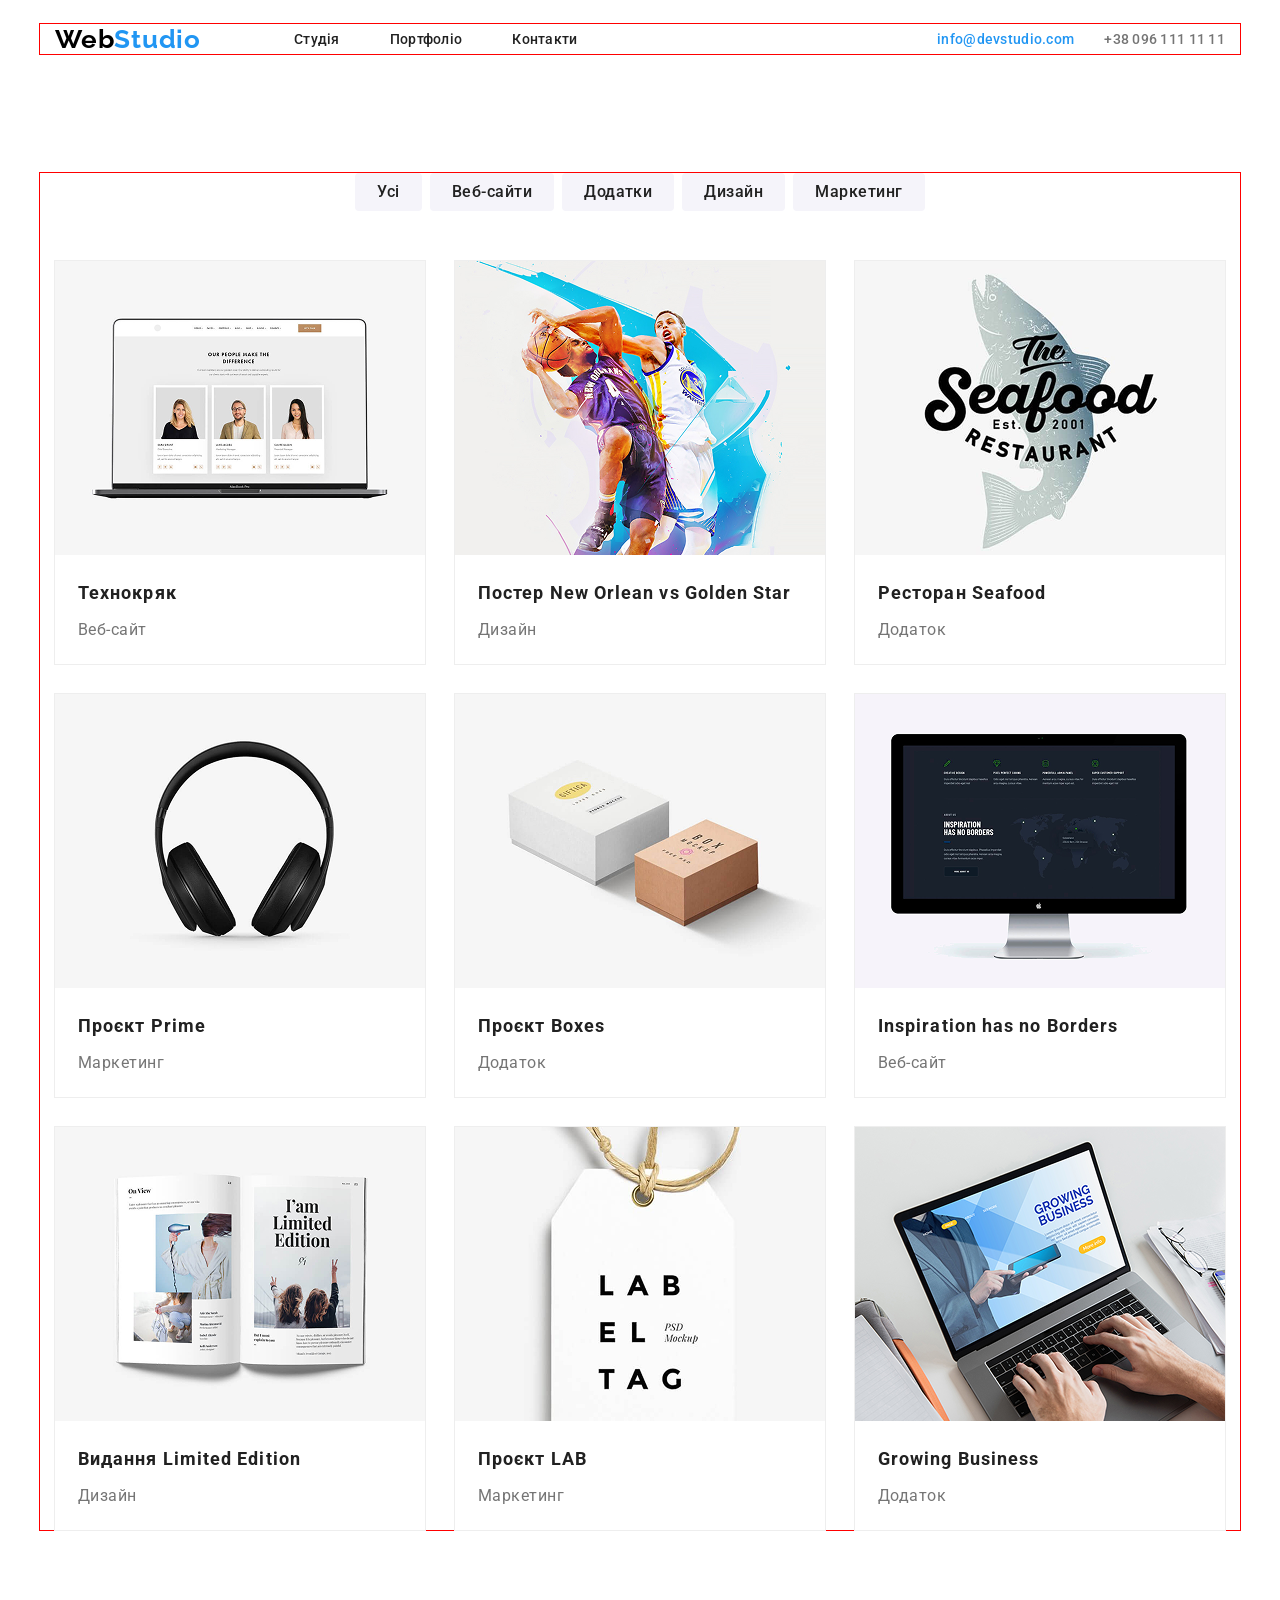
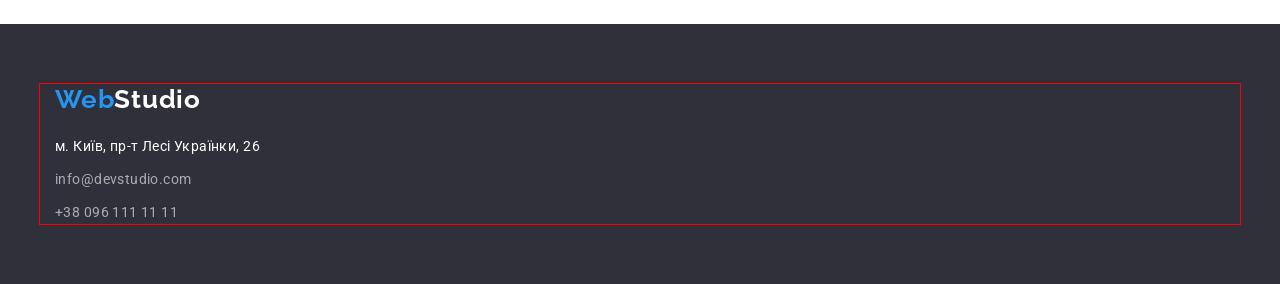
==== portfolio.html @ d934ead3 "анімації" ====
<!DOCTYPE html>
<html lang="en">
<head>
    <meta charset="UTF-8">
    <meta name="viewport" content="width=device-width, initial-scale=1.0" />
    <title>Document</title>
    <link rel="preconnect" href="https://fonts.googleapis.com">
<link rel="preconnect" href="https://fonts.gstatic.com" crossorigin>
<link href="https://fonts.googleapis.com/css2?family=Raleway:ital,wght@0,100..900;1,100..900&family=Roboto:ital,wght@0,100..900;1,100..900&display=swap" rel="stylesheet">
   
<link href="https://unpkg.com/aos@2.3.1/dist/aos.css" rel="stylesheet">
<link rel="stylesheet" href="https://cdnjs.cloudflare.com/ajax/libs/modern-normalize/3.0.1/modern-normalize.min.css" integrity="sha512-q6WgHqiHlKyOqslT/lgBgodhd03Wp4BEqKeW6nNtlOY4quzyG3VoQKFrieaCeSnuVseNKRGpGeDU3qPmabCANg==" crossorigin="anonymous" referrerpolicy="no-referrer" />
  <link rel="stylesheet" href="./css/reset.css">
   <link rel="stylesheet" href="./css/style.css">
</head> 

<body class="body">
      <header class="header">
        <div class="container">
        <a href="./index.html" class="header-logo">Web<span class="header-span">Studio</span></a>
        <nav class="header-nav">
            <ul class="header-list">
        <li class="header-item"><a href="./index.html" class="header-link">Студія</a></li>
        <li class="header-item"><a href="./portfolio.html" class="header-link">Портфоліо</a></li>
        <li class="header-item"><a href="#" class="header-contact">Контакти</a></li>
            </ul>
    </nav>
<ul class="header-contacts-list">
<li class="header-contact-item"><a href="#" class="second-contact"><span class="header-span">info@devstudio.com</span></a></li>
<li class="header-contact-item"><a href="tel:+380961111111" class="second-contact">+38 096 111 11 11</a></li>
</ul>  
</div>
    </header>
<main class="main-portfolio">
    <section class="cards">
    <div class="container">
        <div class="box">
<button class="main-button">Усі</button>
<button class="main-button">Веб-сайти</button>
<button class="main-button">Додатки</button>
<button class="main-button">Дизайн</button>
<button class="main-button">Маркетинг</button>
</div>
<ul class="main-list">
    <li class="main-item" data-aos="fade-right">
        <div class="content-wrapper">
        <img src="./images/product.png" alt="створення сайту" class="main-image">
        <p class="text">
           Ресурс пропонує комплексні пропозиції з різним рівнем функціоналу та сервісів. Все це дозволить відвідувачу отримати вичерпні відомості про компанію чи приватну особу.
        </p>
        </div>
        <div class="wrapper">
    <h2 class="main-subtitle">Технокряк</h2>
        <p class="main-text">Веб-сайт</p>
    </li>
    <li class="main-item"  data-aos="zoom-out">
        <div class="content-wrapper">
        <img src="./images/basketball.png" alt="дизайн" class="main-image">
        <p class="text">
           Ресурс пропонує комплексні пропозиції з різним рівнем функціоналу та сервісів. Все це дозволить відвідувачу отримати вичерпні відомості про компанію чи приватну особу.
        </p>
        </div>
        <div class="wrapper"  data-aos="fade-up">
        <h2 class="main-subtitle">Постер New Orlean vs Golden Star</h2>
        <p class="main-text">Дизайн</p>
        </div>
    </li>
    <li class="main-item" data-aos="fade-left">
        <div class="content-wrapper">
        <img src="./images/seafood.png" alt="додаток" class="main-image">
        <p class="text">
           Ресурс пропонує комплексні пропозиції з різним рівнем функціоналу та сервісів. Все це дозволить відвідувачу отримати вичерпні відомості про компанію чи приватну особу.
        </p>
        </div>
        <div class="wrapper">
        <h2 class="main-subtitle">Ресторан Seafood</h2>
        <p class="main-text">Додаток</p>
        </div>
    </li>
    <li class="main-item"  data-aos="fade-right">
        <div class="content-wrapper">
        <img src="./images/headphones.png" alt="маркетинг" class="main-image">
        <p class="text">
           Ресурс пропонує комплексні пропозиції з різним рівнем функціоналу та сервісів. Все це дозволить відвідувачу отримати вичерпні відомості про компанію чи приватну особу.
        </p>
        </div>
        <div class="wrapper">
        <h2 class="main-subtitle">Проєкт Prime</h2>
        <p class="main-text">Маркетинг</p>
        </div>
    </li>
    <li class="main-item"  data-aos="zoom-out">
        <div class="content-wrapper">
        <img src="./images/boxex.png" alt="додаток з боксами" class="main-image">
        <p class="text">
           Ресурс пропонує комплексні пропозиції з різним рівнем функціоналу та сервісів. Все це дозволить відвідувачу отримати вичерпні відомості про компанію чи приватну особу.
        </p>
        </div>
        <div class="wrapper">
        <h2 class="main-subtitle">Проєкт Boxes</h2>
        <p class="main-text">Додаток</p>
        </div>
    </li>
    <li class="main-item"   data-aos="fade-left">
        <div class="content-wrapper">
        <img src="./images/website.png" alt="створення додатку" class="main-image">
        <p class="text">
           Ресурс пропонує комплексні пропозиції з різним рівнем функціоналу та сервісів. Все це дозволить відвідувачу отримати вичерпні відомості про компанію чи приватну особу.
        </p>
        </div>
        <div class="wrapper">
        <h2 class="main-subtitle">Inspiration has no Borders</h2>
        <p class="main-text">Веб-сайт</p>
        </div>
    </li>
    <li class="main-item"  data-aos="fade-right">
        <div class="content-wrapper">
        <img src="./images/book.png" alt="дизайн книги" class="main-image">
        <p class="text">
           Ресурс пропонує комплексні пропозиції з різним рівнем функціоналу та сервісів. Все це дозволить відвідувачу отримати вичерпні відомості про компанію чи приватну особу.
        </p>
        </div>
        <div class="wrapper">
        <h2 class="main-subtitle">Видання Limited Edition</h2>
        <p class="main-text">Дизайн</p>
        </div>
    </li>
    <li class="main-item"  data-aos="zoom-out">
        <div class="content-wrapper">
        <img src="./images/etiket.png" alt="етикетка з логотипом" class="main-image">
        <p class="text">
           Ресурс пропонує комплексні пропозиції з різним рівнем функціоналу та сервісів. Все це дозволить відвідувачу отримати вичерпні відомості про компанію чи приватну особу.
        </p>
        </div>
        <div class="wrapper">
        <h2 class="main-subtitle">Проєкт LAB</h2>
        <p class="main-text">Маркетинг</p>
        </div>
    </li>
    <li class="main-item"  data-aos="fade-left">
        <div class="content-wrapper">
        <img src="./images/macbook.png" alt="додаток growing-business" class="main-image">
        <p class="text">
           Ресурс пропонує комплексні пропозиції з різним рівнем функціоналу та сервісів. Все це дозволить відвідувачу отримати вичерпні відомості про компанію чи приватну особу.
        </p>
        </div>
        <div class="wrapper">
        <h2 class="main-subtitle">Growing Business</h2>
        <p class="main-text">Додаток</p>
        </div>
    </li>
</ul>
</div>
</section>
</main>
  <footer class="footer">
        <div class="container">
         <a href="./index.html" class="footer-logo"><span class="footer-span">Web</span>Studio</a>
<address class="address">
         <ul class="footer-list">
        <li><a href="#" class="footer-adress">м. Київ, пр-т Лесі Українки, 26</a></li>
        <li><a href="#" class="footer-contact">info@devstudio.com</a></li>
        <li><a href="#" class="footer-contact">+38 096 111 11 11</a></li>
</ul>
</address>
</div>
    </footer>
    <script src="https://unpkg.com/aos@2.3.1/dist/aos.js"></script>
    <script>
  AOS.init();
</script>
</body>
</html>
---- css/style.css ----
:root {
  --secondary-color: #2196f3;
  --base-color: #000000;
  --logo-color: #fff;
  --footer-color: #2f303a;
  --text-color: #212121;
  --secondary-text-color: #757575;
  --contacts-color: rgba(255, 255, 255, 0.6);
}
.body {
  font-family: "Roboto", sans-serif;
}
.container {
  max-width: 1200px;
  padding-left: 15px;
  padding-right: 15px;
  margin: 0 auto;
  outline: 1px solid red;
}
.header .container {
  display: flex;
  align-items: center;
}
.header {
  display: flex;
  padding-top: 10px;
  padding-bottom: 10px;
}
.header-list {
  display: flex;
  gap: 50px;
}
.header-link:after {
  content: "";
  display: block;
  height: 4px;
  width: 100%;
  background-color: var(--secondary-color);
  position: absolute;
  bottom: -20px;
  opacity: 0;
  transition-property: opacity;
  transition-duration: 350ms;
  transition-timing-function: cubic-bezier(0.165, 0.84, 0.44, 1);
}
.header-link:hover {
  color: var(--secondary-color);
}
.header-link:hover::after {
  opacity: 1;
}
.header-item {
  display: flex;
  gap: 50px;
  position: relative;
}
.header-contacts-list {
  display: none;
  margin-left: auto;
}
.header-logo {
  color: var(--base-color);
  margin-right: auto;
  font-family: Raleway;
  font-size: 24px;
  font-style: normal;
  font-weight: 700;
  line-height: normal;
  letter-spacing: 0.72px;
  text-decoration: none;
}
.header-span {
  color: var(--secondary-color);
}
.header-nav {
  text-decoration: none;
  display: none;
}
.header-link:hover {
  color: var(--secondary-color);
}
.header-link {
  color: var(--text-color);
  font-size: 14px;
  font-style: normal;
  font-weight: 500;
  line-height: normal;
  letter-spacing: 0.28px;
}
.header-contact {
  color: var(--text-color);
  font-size: 14px;
  font-style: normal;
  font-weight: 500;
  line-height: normal;
  letter-spacing: 0.28px;
}
.second-contact {
  color: var(--secondary-text-color);
  font-size: 14px;
  font-style: normal;
  font-weight: 500;
  line-height: normal;
  letter-spacing: 0.28px;
}
.hero {
  display: flex;
  background-color: var(--footer-color);
  padding-top: 118px;
  padding-bottom: 118px;
}
.hero-title {
  width: 100%;
  margin: 0 auto;
  margin-bottom: 30px;
  font-size: 26px;
  line-height: 1.36;
  flex-shrink: 0;
  color: var(--logo-color);
  text-align: center;
  font-style: normal;
  font-weight: 900;
  letter-spacing: 1.56px;
  text-transform: uppercase;
  animation-name: ScaleTitle;
  animation-duration: 1000ms;
  animation-timing-function: cubic-bezier(0.25, 0.46, 0.45, 0.94);
}
@keyframes ScaleTitle {
  0% {
    transform: scale(1);
  }
  25% {
    transform: scale(1.2);
  }
  25% {
    transform: scale(1.3);
  }
  100% {
    transform: scale(1);
  }
}
.hero-button {
  display: block;
  margin: 0 auto;
  width: 200px;
  height: 50px;
  line-height: 1.8;
  background-color: var(--secondary-color);
  color: var(--logo-color);
  font-style: normal;
  font-weight: 700;
  font-size: 16px;
  letter-spacing: 0.96px;
  border-radius: 4px;
  box-shadow: 0 4px 4px 0 rgba(0, 0, 0, 0.15);
  animation-name: BigButton;
  animation-timing-function: cubic-bezier(0.075, 0.82, 0.165, 1);
  animation-duration: 1300ms;
}
@keyframes BigButton {
  0% {
    background-color: var(--secondary-color);
  }
  25% {
    background-color: #a2d5ff;
  }
  50% {
    background-color: #ffffff;
    transform: scale(1.4);
  }
  75% {
    background-color: #3aa5fd;
    transform: scale(1.3);
  }
  100% {
    transform: scale(1);
  }
}
                            /* ПЕРЕВАГИ */
.advantages {
  margin: 0 auto;
  padding-top: 60px;
  padding-bottom: 60px;
}
.advantages-list {
  display: flex;
  gap: 30px;
  flex-wrap: wrap;
}

.advantages-subtitle {
  margin: 0 auto;
  color: var(--text-color);
  font-size: 14px;
  font-style: normal;
  font-weight: 700;
  line-height: normal;
  letter-spacing: 0.42px;
  margin-bottom: 10px;
  text-transform: uppercase;
}
.advantages-text {
  line-height: 1.71;
  color: var(--secondary-text-color);
  font-style: normal;
  font-weight: 400;
  font-size: 14px;
  letter-spacing: 0.42px;
}
.work {
  padding-bottom: 93px;
  display: none;
}
.work-title {
  color: var(--text-color);
  text-align: center;
  font-size: 36px;
  font-style: normal;
  font-weight: 700;
  line-height: normal;
  letter-spacing: 1.08px;
  margin-bottom: 50px;
}
.work-list {
  display: flex;
  width: 1170px;
  margin: 0 auto;
  gap: 30px;
}
.work-image {
  width: 370px;
  height: 294px;
}
.team {
  padding-top: 60px;
  padding-bottom: 60px;
  background-color: #f5f4fa;
  border-radius: 0 0 4px 4px;
}
.team-title {
  margin-bottom: 50px;
  display: flex;
  justify-content: center;
  color: var(--text-color);
  display: flex;
  text-align: center;
  font-size: 28px;
  font-style: normal;
  font-weight: 700;
  line-height: normal;
  letter-spacing: 0.84px;
}
.team-list {
  display: grid;
  grid-template-columns: 100%;
  gap: 30px;
}

.team-subtitle {
  color: var(--text-color);
  text-align: center;
  font-size: 16px;
  font-style: normal;
  font-weight: 500;
  line-height: normal;
  letter-spacing: 0.48px;
  margin-bottom: 10px;
}
.team-text {
  color: var(--secondary-text-color);
  text-align: center;
  font-size: 16px;
  font-style: normal;
  font-weight: 400;
  line-height: normal;
  letter-spacing: 0.48px;
}
.wrap {
  padding-top: 30px;
  padding-bottom: 30px;
  background-color: var(--logo-color);
}
.footer-box{
  text-align: center;
}
.footer-logo {
  width: 145px;
  height: 31px;
}
.footer-list {
  margin-top: 20px;
  display: flex;
  flex-direction: column;
  line-height: 1, 7;
  gap: 9px;
}
                                     /* ПОРТФОЛІО */
.cards {
  padding-bottom: 60px;
  padding-top: 60px;
}
.box {
  align-items: start;
  flex-wrap: wrap;
  gap: 8px;
  margin-bottom: 15px;
}
.main-button {
  padding-bottom: 6px;
  padding-top: 6px;
  padding-left: 22px;
  padding-right: 22px;
  line-height: 1.6;
  border-radius: 4px;
  background: #f5f4fa;
  color: #212121;
  text-align: center;
  font-family: Roboto;
  font-style: normal;
  font-weight: 500;
  letter-spacing: 0.48px;
  animation-name: CrazyButtons;
  animation-duration: 1200ms;
  animation-timing-function: cubic-bezier(0.6, 0.04, 0.98, 0.335);
}
@keyframes CrazyButtons {
  0% {
    opacity: 0;
  }
  25% {
    opacity: 0;
  }
  50% {
    transform: scale(1.2);
    opacity: 1;
  }
  75% {
    transform: scale(1.3);
  }
  100% {
    transform: translate(0);
    opacity: 1;
  }
}
.main-button:hover {
  background-color: var(--secondary-color);
  color: var(--logo-color);
}
.main-subtitle {
  line-height: 2;
  color: var(--text-color);
  font-size: 18px;
  font-style: normal;
  font-weight: 700;
  line-height: 36px;
  letter-spacing: 1.08px;
  margin-bottom: 4px;
}
.wrapper {
  padding-top: 20px;
  padding-bottom: 19px;
  padding-left: 23px;
  padding-right: 23px;
}
.content-wrapper{
  overflow: hidden;
}
 .main-list {
 display: grid;
  grid-template-columns: 100%;
  gap: 30px;
}
.main-item {
  outline: 1px solid #eee;
}
.text {
  position: absolute;
  top: 0;
  left: 0;
  background-color: rgba(33, 150, 243, 0.9);
  width: 100%;
  height: auto;
  padding-bottom: 63px;
  padding-top: 63px;
  padding-left: 33px;
  padding-right: 33px;
  color: var(--logo-color);
  font-family: Roboto;
  font-size: 18px;
  font-style: normal;
  font-weight: 400;
  line-height: 28px;
  letter-spacing: 0.54px;
 transform: translateY(600px);
  transition: transform 0.6s ease;
}
.main-item:hover {
  .text {
transform: translateY(0);
  }
}
.content-wrapper {
  position: relative;
}
.main-image {
  width: 100%;
  height: auto;
}
.main-text {
  line-height: 1,8;
  color: var(--secondary-text-color);
  font-size: 16px;
  font-style: normal;
  font-weight: 400;
  line-height: 30px;
  letter-spacing: 0.48px;
}
.footer-logo {
  color: var(--logo-color);
  font-family: Raleway;
  font-size: 26px;
  font-style: normal;
  font-weight: 700;
  line-height: normal;
  letter-spacing: 0.78px;
}
.footer-span {
  color: var(--secondary-color);
}
.footer {
  background-color: var(--footer-color);
  padding-bottom: 60px;
  padding-top: 60px;
}
.footer-adress {
  color: var(--logo-color);
  font-size: 14px;
  font-style: normal;
  font-weight: 400;
  line-height: 24px;
  letter-spacing: 0.42px;
}
.footer-contact {
  color: var(--contacts-color);
  font-size: 14px;
  font-style: normal;
  font-weight: 400;
  line-height: 24px;
  letter-spacing: 0.42px;
}
.backdrop{
  background-color: rgba(0, 0, 0, 0.5);
  width: 100%;
  height: 100%;
  position: fixed;
  top: 0;
  left: 0;
}
.modal{
  width: 450.0px;
height: 609.0px;
  background-color: #fff;
 position: absolute;
 top: 50%;
 left: 50%;
  transform: translate(-50%,-50%);
  transition-property: transform;
  transition-duration: 600ms;
  padding: 40px;
}
.is-hidden{
opacity: 0;
  pointer-events: none;
}
.close{
  font-size: 10px;
  position: absolute;
  right: 10px;
  top: 15px;
  background-color: transparent;
  border: none;
}
.is-hidden .modal{
  transform: translate(-50%,-900px)scale(0.3);
}
.modal-title{
  color: var(--text-color);
text-align: center;
font-size: 20px;
font-weight: 700;
line-height: 30px;
letter-spacing: 0.6px;
width: 370.0px;
}
.modal-form{
  display: flex;
  flex-direction: column;
}
.modal-label{
  display: flex;
  flex-direction: column;
  font-size: 12px;
font-style: normal;
font-weight: 500;
line-height: normal;
letter-spacing: 0.40px;
  color: var(--secondary-text-color);
 margin-top: 12px;
}
.modal-input{
   padding-top: 15px;
   outline: 1px (--secondary-text-color);
}
textarea{
  padding-bottom: 80px;
  resize: none;
}
.modal-button{
color: var(--logo-color);
text-align: center;
font-family: Roboto;
font-size: 16px;
font-style: normal;
font-weight: 700;
line-height: 30px;
letter-spacing: 0.96px;
padding: 10px 52px;
background-color: var(--secondary-color);
color: var(--logo-color);
border-radius: 4px;
box-shadow: 0 4px 4px 0 rgba(0, 0, 0, 0.15);
margin: auto;
display: block;
}
.modal-link{
  padding-bottom: 30px;
}
.checkbox-inp{
  font-family: Roboto;
   font-size: 12px;
font-style: normal;
font-weight: 500;
line-height: normal;
letter-spacing: 0.40px;
color: var(--secondary-text-color);
 margin-top: 12px;
 margin-bottom: 12px;
}
.close{
  font-size: 15px;
}
/* МОБІЛКА */

@media (min-width: 480px) {
  .container {
    width: 480px;
  }
  .hero-title {
    width: 360px;
  }
  .advantages-item{
    width: 450px;
  }
 .burger-btn {
   margin-left: 276px;
 }
                                     /* ПОРТФОЛИО */
                                     .main-list {
 grid-template-columns: repeat(1,1fr);
}
}

/* ПЛАНШЕТ */

@media (min-width: 768px) {
  .container {
    width: 768px;
  }
  .header {
    display: flex;
    padding-top: 21px;
    padding-bottom: 21px;
  }
  .header-logo {
    margin-right: 88px;}

  .header-nav {
    display: block;
  }
  .header-contacts-list {
    display: flex;
    flex-direction: column;
    gap: 10px;
  }
  .advantages-item{
    width: 354px;
  }
  .advantages-subtitle{
    text-align: start;
  }
  .team-list{
   grid-template-columns: repeat(2,1fr);
  }

                                     /* ПОРТФОЛИО */
  .box {
    flex-wrap: nowrap;
    display: flex;
  margin-bottom: 50px;
  justify-content: center;
}
.main-list {
 display: grid;
 grid-template-columns: repeat(2,1fr);
}
}

/* ДЕСТОП */

@media (min-width: 1200px) {
  .container {
    width: 1200px;
  }
  .header {
    display: flex;
    padding-top: 24px;
    padding-bottom: 25px;
  }
  .header-logo {
    font-size: 26px;
    letter-spacing: 0.78px;
    margin-right: 93px;
  }
  .header-contacts-list {
    flex-direction: row;
    gap: 30px;
  }

  /* СЕКЦІЯ ГЕРОЙ */

  .hero {
    padding-top: 200px;
    padding-bottom: 200px;
  }
  .hero-title {
    width: 696px;
    font-size: 44px;
    line-height: 1.36;
    letter-spacing: 2.64px;
  }
  .hero-button {
    width: 216px;
  }

  /* ADVANTAGES */

  .advantages {
  padding-top: 94px;
  padding-bottom: 94px;
}
.advantages-item{
    width: 270px;
  }
  /* WORK */
  .work{
display: block;
  }
  /* TEAM */
  .team{
    padding-top: 94px;
    padding-bottom: 94px;
  }
  .team-title{
    margin-bottom: 30px;
    font-size: 36px;
    letter-spacing: 1.08px;
  }
    .team-list{
   grid-template-columns: repeat(4,1fr);
  }
  .footer-box{
  text-align: start;
}


                                    /* ПОРТФОЛИО */
.cards {
  padding-bottom: 94px;
  padding-top: 94px;
}
.main-list {
 display: grid;
 grid-template-columns: repeat(3,1fr);
 justify-content: center;
}
.modal{
width: 528px;
height: 581px;
}
}
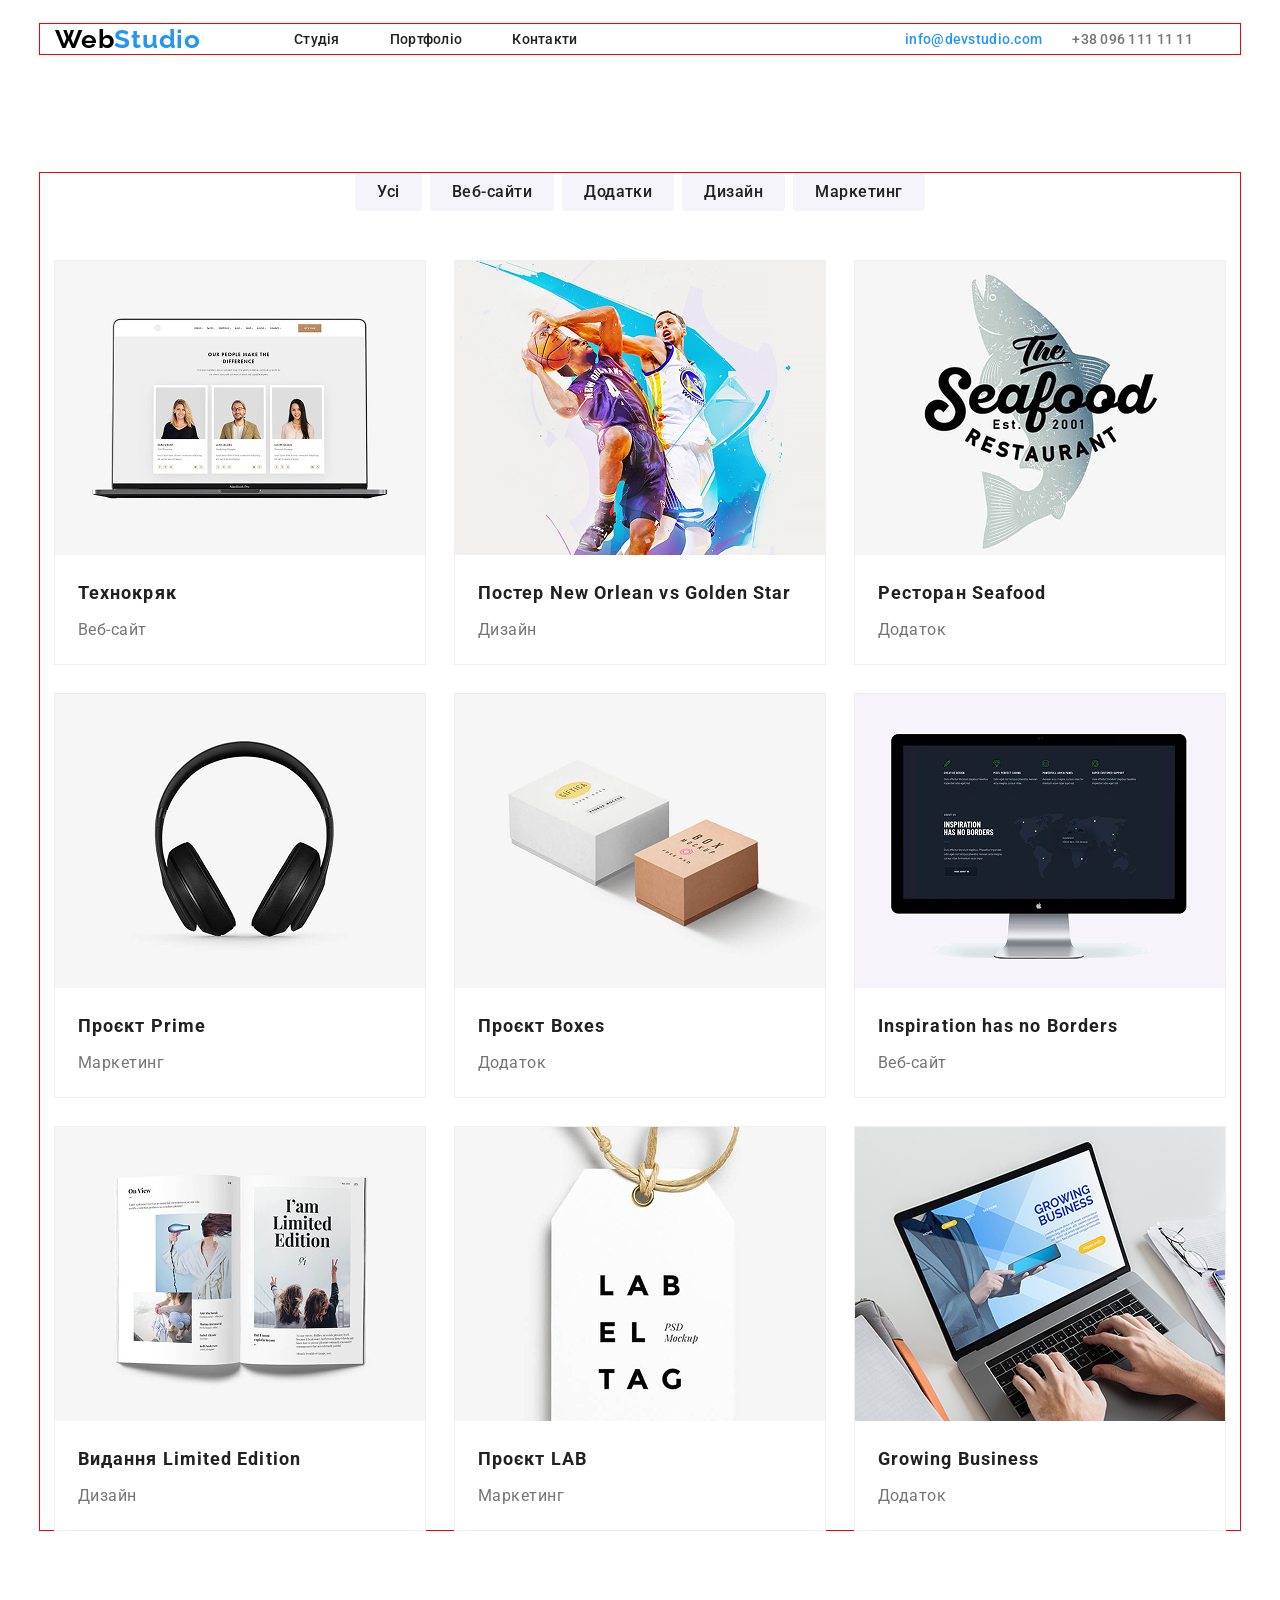
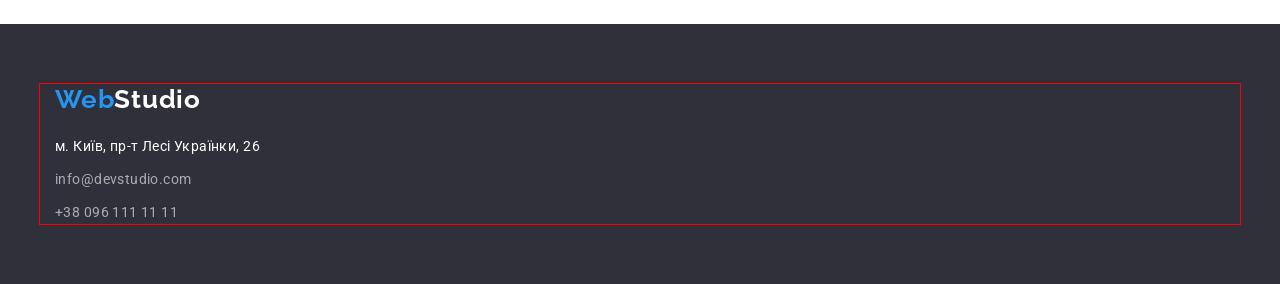
==== commit b95ac923: "Update portfolio.html" ====
--- a/portfolio.html
+++ b/portfolio.html
@@ -29,6 +29,12 @@
 <li class="header-contact-item"><a href="#" class="second-contact"><span class="header-span">info@devstudio.com</span></a></li>
 <li class="header-contact-item"><a href="tel:+380961111111" class="second-contact">+38 096 111 11 11</a></li>
 </ul>  
+  <button burger-modal-open class="burger-btn" aria-label="Відкрити меню"> 
+<span class="burger-line"></span> 
+<span class="burger-line"></span> 
+<span class="burger-line"></span> 
+</button> 
+      </div>
 </div>
     </header>
 <main class="main-portfolio">
--- a/css/style.css
+++ b/css/style.css
@@ -449,6 +449,10 @@
   line-height: 24px;
   letter-spacing: 0.42px;
 }
+
+
+                                 /* МОДАЛКА */
+
 .backdrop{
   background-color: rgba(0, 0, 0, 0.5);
   width: 100%;
@@ -458,8 +462,8 @@
   left: 0;
 }
 .modal{
-  width: 450.0px;
-height: 609.0px;
+  width: 100%;
+height: auto;
   background-color: #fff;
  position: absolute;
  top: 50%;
@@ -562,12 +566,12 @@
   .advantages-item{
     width: 450px;
   }
- .burger-btn {
-   margin-left: 276px;
- }
                                      /* ПОРТФОЛИО */
                                      .main-list {
  grid-template-columns: repeat(1,1fr);
+}
+.burger-btn{
+  margin-left: 276px;
 }
 }
 
@@ -614,6 +618,13 @@
  display: grid;
  grid-template-columns: repeat(2,1fr);
 }
+ .burger-btn{
+  margin-left: 0px;
+}
+.modal{
+  width: 450.0px;
+height: 609.0px;
+}
 }
 
 /* ДЕСТОП */
@@ -698,4 +709,126 @@
 width: 528px;
 height: 581px;
 }
-}
+.burger-btn{
+  display: none;
+  visibility: hidden;
+}
+}
+                             /* Бургер */
+.burger-btn {
+ display: flex;
+ flex-direction: column;
+ gap: 5px;
+ background: none;
+ border: none;
+ cursor: pointer;
+ padding: 4px;
+}
+
+.burger-line {
+ display: block;
+ width: 24px;
+ height: 2px;
+ background: #333;
+ transition: transform 0.3s ease, opacity 0.3s ease;
+}
+
+/* === КНОПКИ === */
+.btn {
+ display: inline-block;
+ padding: 12px 28px;
+ border-radius: 8px;
+ font-size: 15px;
+ font-weight: 600;
+ cursor: pointer;
+ border: none;
+ transition: opacity 0.2s;
+}
+.burger-modal{
+ width: 100%;
+height: auto;
+background-color: white;
+ position: fixed;
+ top: 50%;
+ left: 50%;
+  transform: translate(-50%,-50%);
+  transition-property: transform;
+  transition-duration: 600ms;
+  padding: 40px;
+}
+.burger-list{
+  display: flex;
+  flex-direction: column;
+  gap: 32px;
+}
+.burger-link{
+  color: var(--text-color);
+text-align: center;
+font-family: Roboto;
+font-size: 40px;
+font-style: normal;
+font-weight: 500;
+line-height: normal;
+letter-spacing: 0.8px;
+}
+.burger-list{
+  margin-bottom: 302px;
+}
+.bg-contact{
+  display: inline-block;
+ color: var(--secondary-text-color);
+font-family: Roboto;
+font-size: 24px;
+font-style: normal;
+font-weight: 500;
+line-height: normal;
+letter-spacing: 0.48px;
+transition: transform 170ms ease;
+}
+.bg-list{
+  display: flex;
+  flex-direction: column;
+  gap: 32px;
+}
+.burger-link:hover{
+  color: var(--secondary-color);
+transition: color;
+transition-duration: 170ms;
+transition-timing-function: ease;
+}
+.bg-contact:hover{
+color: var(--secondary-color);
+transform: scale(1.1);
+}
+.second-backdrop{
+  background-color: rgba(0, 0, 0, 0.5);
+  width: 100%;
+  height: 100%;
+  position: fixed;
+  top: 0;
+  left: 0;
+}
+.close{
+  font-size: 10px;
+  position: absolute;
+  right: 10px;
+  top: 15px;
+  background-color: transparent;
+  border: none;
+}
+.is-hidden .modal{
+  transform: translate(-50%, -900px)scale(0.3);
+}
+.bg-close{
+  border: none;
+  font-weight: 600;
+  background-color: transparent;
+  color: var(--text-color);
+  font-size: 25px;
+  position: absolute;
+  top: 21px;
+  right: 25.33px;
+}
+.is-hidden .burger-modal{
+  transform: translate(-50%,-900px)scale(0.3);
+}
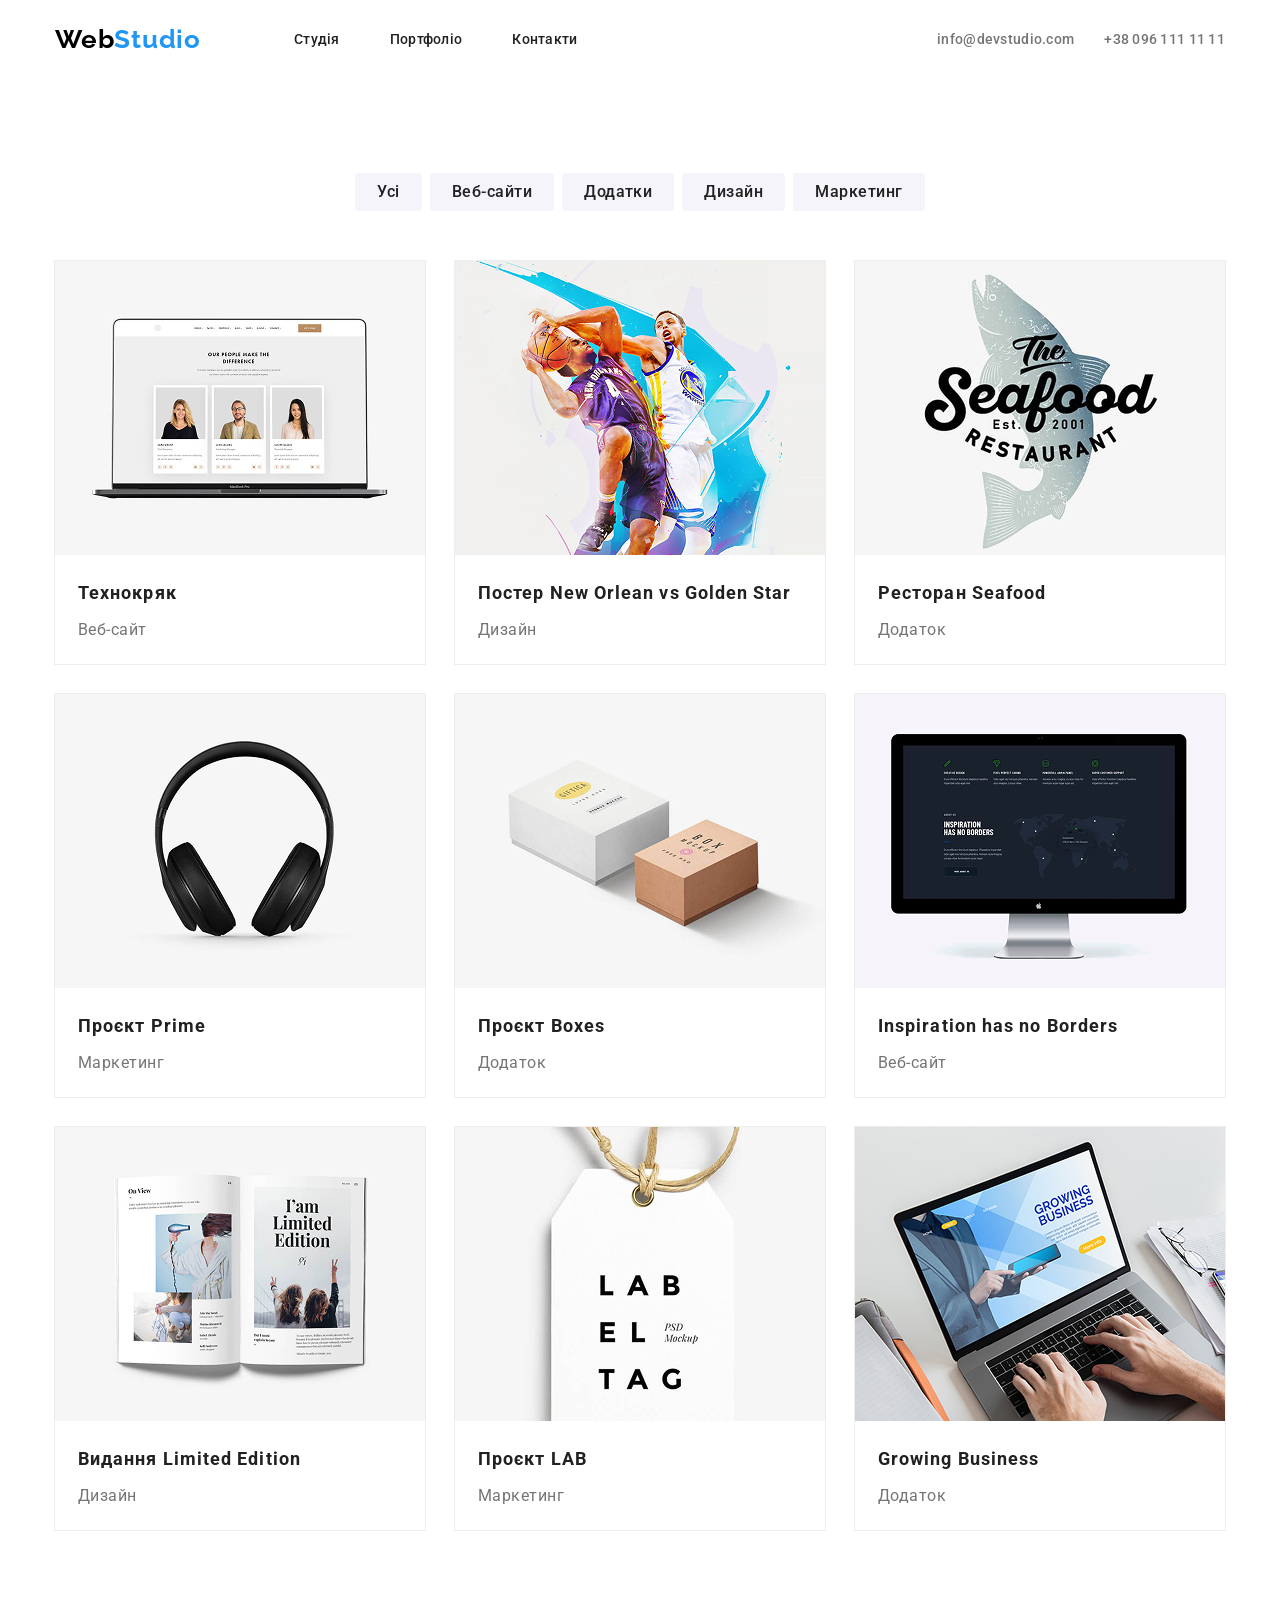
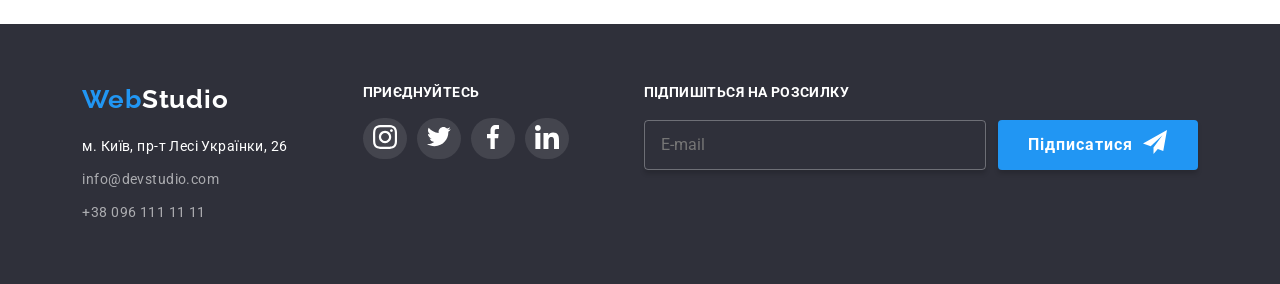
==== commit c96877d9: "робота з препроцессором" ====
--- a/portfolio.html
+++ b/portfolio.html
@@ -10,149 +10,170 @@
    
 <link href="https://unpkg.com/aos@2.3.1/dist/aos.css" rel="stylesheet">
 <link rel="stylesheet" href="https://cdnjs.cloudflare.com/ajax/libs/modern-normalize/3.0.1/modern-normalize.min.css" integrity="sha512-q6WgHqiHlKyOqslT/lgBgodhd03Wp4BEqKeW6nNtlOY4quzyG3VoQKFrieaCeSnuVseNKRGpGeDU3qPmabCANg==" crossorigin="anonymous" referrerpolicy="no-referrer" />
-  <link rel="stylesheet" href="./css/reset.css">
-   <link rel="stylesheet" href="./css/style.css">
+  <!-- <link rel="stylesheet" href="./css/reset.css">
+   <link rel="stylesheet" href="./css/style.css"> -->
+  <link rel="stylesheet" href="./style/main.css">
 </head> 
 
 <body class="body">
-      <header class="header">
-        <div class="container">
-        <a href="./index.html" class="header-logo">Web<span class="header-span">Studio</span></a>
-        <nav class="header-nav">
-            <ul class="header-list">
-        <li class="header-item"><a href="./index.html" class="header-link">Студія</a></li>
-        <li class="header-item"><a href="./portfolio.html" class="header-link">Портфоліо</a></li>
-        <li class="header-item"><a href="#" class="header-contact">Контакти</a></li>
-            </ul>
-    </nav>
-<ul class="header-contacts-list">
-<li class="header-contact-item"><a href="#" class="second-contact"><span class="header-span">info@devstudio.com</span></a></li>
-<li class="header-contact-item"><a href="tel:+380961111111" class="second-contact">+38 096 111 11 11</a></li>
-</ul>  
-  <button burger-modal-open class="burger-btn" aria-label="Відкрити меню"> 
+     <header class="header">
+      <div class="container">
+        <a href="./index.html" class="header__logo" data-aos="fade-right">Web<span class="header__span">Studio</span></a>
+        <nav class="header__nav">
+          <ul class="header__list">
+            <li class="header__item">
+              <a href="#" class="header__link">Студія</a>
+            </li>
+            <li class="header__item">
+              <a href="./portfolio.html" class="header__link">Портфоліо</a>
+            </li>
+            <li class="header__item">
+              <a href="#" class="header__link">Контакти</a>
+            </li>
+          </ul>
+        </nav>
+        <ul class="header__contacts__list">
+          <li class="header__contact__item">
+            <a href="#" class="header__second__contact"
+              >info@devstudio.com</a
+            >
+          </li>
+          <li class="header__contact__item">
+            <a href="tel:+380961111111" class="header__second__contact"
+              >+38 096 111 11 11</a
+            >
+          </li>
+        </ul>
+        <!-- <button burger-modal-open class="burger-btn" aria-label="Відкрити меню"> 
 <span class="burger-line"></span> 
 <span class="burger-line"></span> 
 <span class="burger-line"></span> 
-</button> 
-      </div>
-</div>
+</button>  -->
+
+<button burger-modal-open class="burger__btn" aria-label="Відкрити меню">
+<svg class="menu">
+  <use href="./icons/symbol-defs.svg#menu"></use>
+</svg>
+</button>
+
+      </div>                                                                        
     </header>
 <main class="main-portfolio">
     <section class="cards">
     <div class="container">
         <div class="box">
-<button class="main-button">Усі</button>
-<button class="main-button">Веб-сайти</button>
-<button class="main-button">Додатки</button>
-<button class="main-button">Дизайн</button>
-<button class="main-button">Маркетинг</button>
+<button class="main__button">Усі</button>
+<button class="main__button">Веб-сайти</button>
+<button class="main__button">Додатки</button>
+<button class="main__button">Дизайн</button>
+<button class="main__button">Маркетинг</button>
 </div>
-<ul class="main-list">
-    <li class="main-item" data-aos="fade-right">
-        <div class="content-wrapper">
-        <img src="./images/product.png" alt="створення сайту" class="main-image">
-        <p class="text">
-           Ресурс пропонує комплексні пропозиції з різним рівнем функціоналу та сервісів. Все це дозволить відвідувачу отримати вичерпні відомості про компанію чи приватну особу.
-        </p>
-        </div>
-        <div class="wrapper">
-    <h2 class="main-subtitle">Технокряк</h2>
-        <p class="main-text">Веб-сайт</p>
-    </li>
-    <li class="main-item"  data-aos="zoom-out">
-        <div class="content-wrapper">
-        <img src="./images/basketball.png" alt="дизайн" class="main-image">
+<ul class="main__list">
+    <li class="main__item" data-aos="fade-right">
+        <div class="content__wrapper">
+        <img src="./images/product.png" alt="створення сайту" class="main__image">
+        <p class="text">
+           Ресурс пропонує комплексні пропозиції з різним рівнем функціоналу та сервісів. Все це дозволить відвідувачу отримати вичерпні відомості про компанію чи приватну особу.
+        </p>
+        </div>
+        <div class="wrapper">
+    <h2 class="main__subtitle">Технокряк</h2>
+        <p class="main__text">Веб-сайт</p>
+    </li>
+    <li class="main__item"  data-aos="zoom-out">
+        <div class="content__wrapper">
+        <img src="./images/basketball.png" alt="дизайн" class="main__image">
         <p class="text">
            Ресурс пропонує комплексні пропозиції з різним рівнем функціоналу та сервісів. Все це дозволить відвідувачу отримати вичерпні відомості про компанію чи приватну особу.
         </p>
         </div>
         <div class="wrapper"  data-aos="fade-up">
-        <h2 class="main-subtitle">Постер New Orlean vs Golden Star</h2>
-        <p class="main-text">Дизайн</p>
-        </div>
-    </li>
-    <li class="main-item" data-aos="fade-left">
-        <div class="content-wrapper">
-        <img src="./images/seafood.png" alt="додаток" class="main-image">
-        <p class="text">
-           Ресурс пропонує комплексні пропозиції з різним рівнем функціоналу та сервісів. Все це дозволить відвідувачу отримати вичерпні відомості про компанію чи приватну особу.
-        </p>
-        </div>
-        <div class="wrapper">
-        <h2 class="main-subtitle">Ресторан Seafood</h2>
-        <p class="main-text">Додаток</p>
-        </div>
-    </li>
-    <li class="main-item"  data-aos="fade-right">
-        <div class="content-wrapper">
-        <img src="./images/headphones.png" alt="маркетинг" class="main-image">
-        <p class="text">
-           Ресурс пропонує комплексні пропозиції з різним рівнем функціоналу та сервісів. Все це дозволить відвідувачу отримати вичерпні відомості про компанію чи приватну особу.
-        </p>
-        </div>
-        <div class="wrapper">
-        <h2 class="main-subtitle">Проєкт Prime</h2>
-        <p class="main-text">Маркетинг</p>
-        </div>
-    </li>
-    <li class="main-item"  data-aos="zoom-out">
-        <div class="content-wrapper">
-        <img src="./images/boxex.png" alt="додаток з боксами" class="main-image">
-        <p class="text">
-           Ресурс пропонує комплексні пропозиції з різним рівнем функціоналу та сервісів. Все це дозволить відвідувачу отримати вичерпні відомості про компанію чи приватну особу.
-        </p>
-        </div>
-        <div class="wrapper">
-        <h2 class="main-subtitle">Проєкт Boxes</h2>
-        <p class="main-text">Додаток</p>
-        </div>
-    </li>
-    <li class="main-item"   data-aos="fade-left">
-        <div class="content-wrapper">
-        <img src="./images/website.png" alt="створення додатку" class="main-image">
-        <p class="text">
-           Ресурс пропонує комплексні пропозиції з різним рівнем функціоналу та сервісів. Все це дозволить відвідувачу отримати вичерпні відомості про компанію чи приватну особу.
-        </p>
-        </div>
-        <div class="wrapper">
-        <h2 class="main-subtitle">Inspiration has no Borders</h2>
-        <p class="main-text">Веб-сайт</p>
-        </div>
-    </li>
-    <li class="main-item"  data-aos="fade-right">
-        <div class="content-wrapper">
-        <img src="./images/book.png" alt="дизайн книги" class="main-image">
-        <p class="text">
-           Ресурс пропонує комплексні пропозиції з різним рівнем функціоналу та сервісів. Все це дозволить відвідувачу отримати вичерпні відомості про компанію чи приватну особу.
-        </p>
-        </div>
-        <div class="wrapper">
-        <h2 class="main-subtitle">Видання Limited Edition</h2>
-        <p class="main-text">Дизайн</p>
-        </div>
-    </li>
-    <li class="main-item"  data-aos="zoom-out">
-        <div class="content-wrapper">
-        <img src="./images/etiket.png" alt="етикетка з логотипом" class="main-image">
-        <p class="text">
-           Ресурс пропонує комплексні пропозиції з різним рівнем функціоналу та сервісів. Все це дозволить відвідувачу отримати вичерпні відомості про компанію чи приватну особу.
-        </p>
-        </div>
-        <div class="wrapper">
-        <h2 class="main-subtitle">Проєкт LAB</h2>
-        <p class="main-text">Маркетинг</p>
-        </div>
-    </li>
-    <li class="main-item"  data-aos="fade-left">
-        <div class="content-wrapper">
-        <img src="./images/macbook.png" alt="додаток growing-business" class="main-image">
-        <p class="text">
-           Ресурс пропонує комплексні пропозиції з різним рівнем функціоналу та сервісів. Все це дозволить відвідувачу отримати вичерпні відомості про компанію чи приватну особу.
-        </p>
-        </div>
-        <div class="wrapper">
-        <h2 class="main-subtitle">Growing Business</h2>
-        <p class="main-text">Додаток</p>
+        <h2 class="main__subtitle">Постер New Orlean vs Golden Star</h2>
+        <p class="main__text">Дизайн</p>
+        </div>
+    </li>
+    <li class="main__item" data-aos="fade__left">
+        <div class="content__wrapper">
+        <img src="./images/seafood.png" alt="додаток" class="main__image">
+        <p class="text">
+           Ресурс пропонує комплексні пропозиції з різним рівнем функціоналу та сервісів. Все це дозволить відвідувачу отримати вичерпні відомості про компанію чи приватну особу.
+        </p>
+        </div>
+        <div class="wrapper">
+        <h2 class="main__subtitle">Ресторан Seafood</h2>
+        <p class="main__text">Додаток</p>
+        </div>
+    </li>
+    <li class="main__item"  data-aos="fade-right">
+        <div class="content__wrapper">
+        <img src="./images/headphones.png" alt="маркетинг" class="main__image">
+        <p class="text">
+           Ресурс пропонує комплексні пропозиції з різним рівнем функціоналу та сервісів. Все це дозволить відвідувачу отримати вичерпні відомості про компанію чи приватну особу.
+        </p>
+        </div>
+        <div class="wrapper">
+        <h2 class="main__subtitle">Проєкт Prime</h2>
+        <p class="main__text">Маркетинг</p>
+        </div>
+    </li>
+    <li class="main__item"  data-aos="zoom-out">
+        <div class="content__wrapper">
+        <img src="./images/boxex.png" alt="додаток з боксами" class="main__image">
+        <p class="text">
+           Ресурс пропонує комплексні пропозиції з різним рівнем функціоналу та сервісів. Все це дозволить відвідувачу отримати вичерпні відомості про компанію чи приватну особу.
+        </p>
+        </div>
+        <div class="wrapper">
+        <h2 class="main__subtitle">Проєкт Boxes</h2>
+        <p class="main__text">Додаток</p>
+        </div>
+    </li>
+    <li class="main__item"   data-aos="fade-left">
+        <div class="content__wrapper">
+        <img src="./images/website.png" alt="створення додатку" class="main__image">
+        <p class="text">
+           Ресурс пропонує комплексні пропозиції з різним рівнем функціоналу та сервісів. Все це дозволить відвідувачу отримати вичерпні відомості про компанію чи приватну особу.
+        </p>
+        </div>
+        <div class="wrapper">
+        <h2 class="main__subtitle">Inspiration has no Borders</h2>
+        <p class="main__text">Веб-сайт</p>
+        </div>
+    </li>
+    <li class="main__item"  data-aos="fade-right">
+        <div class="content__wrapper">
+        <img src="./images/book.png" alt="дизайн книги" class="main__image">
+        <p class="text">
+           Ресурс пропонує комплексні пропозиції з різним рівнем функціоналу та сервісів. Все це дозволить відвідувачу отримати вичерпні відомості про компанію чи приватну особу.
+        </p>
+        </div>
+        <div class="wrapper">
+        <h2 class="main__subtitle">Видання Limited Edition</h2>
+        <p class="main__text">Дизайн</p>
+        </div>
+    </li>
+    <li class="main__item"  data-aos="zoom-out">
+        <div class="content__wrapper">
+        <img src="./images/etiket.png" alt="етикетка з логотипом" class="main__image">
+        <p class="text">
+           Ресурс пропонує комплексні пропозиції з різним рівнем функціоналу та сервісів. Все це дозволить відвідувачу отримати вичерпні відомості про компанію чи приватну особу.
+        </p>
+        </div>
+        <div class="wrapper">
+        <h2 class="main__subtitle">Проєкт LAB</h2>
+        <p class="main__text">Маркетинг</p>
+        </div>
+    </li>
+    <li class="main__item"  data-aos="fade-left">
+        <div class="content__wrapper">
+        <img src="./images/macbook.png" alt="додаток growing-business" class="main__image">
+        <p class="text">
+           Ресурс пропонує комплексні пропозиції з різним рівнем функціоналу та сервісів. Все це дозволить відвідувачу отримати вичерпні відомості про компанію чи приватну особу.
+        </p>
+        </div>
+        <div class="wrapper">
+        <h2 class="main__subtitle">Growing Business</h2>
+        <p class="main__text">Додаток</p>
         </div>
     </li>
 </ul>
@@ -160,20 +181,131 @@
 </section>
 </main>
   <footer class="footer">
-        <div class="container">
-         <a href="./index.html" class="footer-logo"><span class="footer-span">Web</span>Studio</a>
-<address class="address">
-         <ul class="footer-list">
-        <li><a href="#" class="footer-adress">м. Київ, пр-т Лесі Українки, 26</a></li>
-        <li><a href="#" class="footer-contact">info@devstudio.com</a></li>
-        <li><a href="#" class="footer-contact">+38 096 111 11 11</a></li>
-</ul>
-</address>
+      <div class="container">
+        <div class="footer__box">
+        <a href="./index.html" class="footer__logo"
+          ><span class="footer__span">Web</span>Studio</a
+        >
+        <address class="address">
+          <ul class="footer__list">
+            <li>
+              <a href="#" class="footer__adress"
+                >м. Київ, пр-т Лесі Українки, 26</a
+              >
+            </li>
+            <li><a href="#" class="footer__contact">info@devstudio.com</a></li>
+            <li><a href="#" class="footer__contact">+38 096 111 11 11</a></li>
+          </ul>
+        </address>
+      </div>
+
+
+      <div class="footer__wrap">
+  <h2 class="socials__title">приєднуйтесь</h2>
+  <ul class="footer__socials">
+    <li class="socials__items">
+      <a href="#" class="socials">
+<svg class="footer__icon">
+  <use href="./icons/symbol-defs.svg#instagram"></use>
+</svg>
+    </a>
+  </li>
+
+    <li class="socials__items">
+      <a href="#" class="socials">
+<svg class="footer__icon">
+  <use href="./icons/symbol-defs.svg#twitter"></use>
+</svg>
+      </a>
+    </li>
+
+    <li class="socials__items">
+      <a href="#" class="socials">
+<svg class="footer__icon">
+  <use href="./icons/symbol-defs.svg#facebook"></use>
+</svg>
+      </a>
+    </li>
+
+    <li class="socials__items">
+      <a href="#" class="socials">
+<svg class="footer__icon">
+  <use href="./icons/symbol-defs.svg#insta"></use>
+</svg>
+      </a>
+    </li>
+  </ul>
 </div>
-    </footer>
+
+<div class="form__box">
+  <h2 class="form__title">Підпишіться на розсилку</h2>
+<form class="footer__form">
+  <label class="footer__label">
+    <input type="text" class="footer__input" placeholder="E-mail">
+  </label>
+  <button class="footer__btn">Підписатися
+    <svg class="footer__icon">
+    <use href="./icons/symbol-defs.svg#telegram"></use>
+  </svg></button>
+</form>
+</footer>
+
+
+
+
+
+
+
+
+
+
+
+
+
+
+
+
+
+
+
+                        <!-- MODALS -->
+
+
+    <div burger-modal class="second-backdrop is__hidden">
+  <div class="burger__modal">
+      <button burger-modal-close class="bg__close">X</button>
+    <ul class="burger__list">
+            <li class="burg__item">
+              <a href="./index.html" class="burger__link">Студія</a>
+            </li>
+            <li class="burg__item">
+              <a href="./portfolio.html" class="burger__link">Портфоліо</a>
+            </li>
+            <li class="burg__item">
+              <a href="#" class="burger__link">Контакти</a>
+            </li>
+          </ul>
+
+
+          <ul class="bg__list">
+            <li class="bg__item">
+            <a href="tel:+380961111111" class="bg__contact"
+              >+38 096 111 11 11</a
+            >
+          </li>
+          <li class="bg__item">
+            <a href="#" class="bg__contact"
+              >info@devstudio.com</a
+            >
+          </li>
+        </ul>
+
+  </div>
+</div>
     <script src="https://unpkg.com/aos@2.3.1/dist/aos.js"></script>
     <script>
   AOS.init();
 </script>
+<script type="module" src="./burger-menu.js"></script>
 </body>
 </html>
--- a/css/style.css
+++ b/css/style.css
@@ -6,6 +6,8 @@
   --text-color: #212121;
   --secondary-text-color: #757575;
   --contacts-color: rgba(255, 255, 255, 0.6);
+  --icon-fill:#AFB1B8;
+  --icon-bg:#F5F4FA;
 }
 .body {
   font-family: "Roboto", sans-serif;
@@ -15,7 +17,7 @@
   padding-left: 15px;
   padding-right: 15px;
   margin: 0 auto;
-  outline: 1px solid red;
+  /* outline: 1px solid red; */
 }
 .header .container {
   display: flex;
@@ -26,11 +28,11 @@
   padding-top: 10px;
   padding-bottom: 10px;
 }
-.header-list {
+.header__list {
   display: flex;
   gap: 50px;
 }
-.header-link:after {
+.header__link:after {
   content: "";
   display: block;
   height: 4px;
@@ -43,22 +45,22 @@
   transition-duration: 350ms;
   transition-timing-function: cubic-bezier(0.165, 0.84, 0.44, 1);
 }
-.header-link:hover {
+.header__link:hover {
   color: var(--secondary-color);
 }
-.header-link:hover::after {
+.header__link:hover::after {
   opacity: 1;
 }
-.header-item {
+.header__item {
   display: flex;
   gap: 50px;
   position: relative;
 }
-.header-contacts-list {
+.header__contacts__list {
   display: none;
   margin-left: auto;
 }
-.header-logo {
+.header__logo {
   color: var(--base-color);
   margin-right: auto;
   font-family: Raleway;
@@ -69,17 +71,17 @@
   letter-spacing: 0.72px;
   text-decoration: none;
 }
-.header-span {
+.header__span {
   color: var(--secondary-color);
 }
-.header-nav {
+.header__nav {
   text-decoration: none;
   display: none;
 }
-.header-link:hover {
+.header__link:hover {
   color: var(--secondary-color);
 }
-.header-link {
+.header__link {
   color: var(--text-color);
   font-size: 14px;
   font-style: normal;
@@ -87,7 +89,7 @@
   line-height: normal;
   letter-spacing: 0.28px;
 }
-.header-contact {
+.header__contact {
   color: var(--text-color);
   font-size: 14px;
   font-style: normal;
@@ -95,7 +97,7 @@
   line-height: normal;
   letter-spacing: 0.28px;
 }
-.second-contact {
+.second__contact {
   color: var(--secondary-text-color);
   font-size: 14px;
   font-style: normal;
@@ -106,10 +108,32 @@
 .hero {
   display: flex;
   background-color: var(--footer-color);
+  background: 
+  linear-gradient(rgba(47, 48, 58, 0.40), rgba(47, 48, 58, 0.40)),
+  url(../images/mobile/hero-mobile@1x.webp);
+   background-position: center;
+    background-size: cover;
+    background-repeat: no-repeat;
   padding-top: 118px;
   padding-bottom: 118px;
 }
-.hero-title {
+.hero__section{
+  min-height: 60vh;
+background: 
+  linear-gradient(rgba(47, 48, 58, 0.40), rgba(47, 48, 58, 0.40)),
+  url(../images/mobile/hero-mobile@2x.webp);
+  background-size: cover;
+  background-position: center;
+}
+@media (min-device-pixel-ratio: 2),
+       (-webkit-min-device-pixel-ratio: 2),
+       (min-resolution: 192dpi),
+       (min-resolution: 2dppx) {
+  .hero{
+    background-image: url(../images/mobile/hero-mobile@2x.webp);
+  }
+}
+.hero__title {
   width: 100%;
   margin: 0 auto;
   margin-bottom: 30px;
@@ -140,7 +164,7 @@
     transform: scale(1);
   }
 }
-.hero-button {
+.hero__button {
   display: block;
   margin: 0 auto;
   width: 200px;
@@ -157,6 +181,7 @@
   animation-name: BigButton;
   animation-timing-function: cubic-bezier(0.075, 0.82, 0.165, 1);
   animation-duration: 1300ms;
+  box-shadow: 0 4px 4px 0 rgba(0, 0, 0, 0.15);
 }
 @keyframes BigButton {
   0% {
@@ -183,13 +208,13 @@
   padding-top: 60px;
   padding-bottom: 60px;
 }
-.advantages-list {
+.advantages__list {
   display: flex;
   gap: 30px;
   flex-wrap: wrap;
 }
 
-.advantages-subtitle {
+.advantages__subtitle {
   margin: 0 auto;
   color: var(--text-color);
   font-size: 14px;
@@ -200,7 +225,7 @@
   margin-bottom: 10px;
   text-transform: uppercase;
 }
-.advantages-text {
+.advantages__text {
   line-height: 1.71;
   color: var(--secondary-text-color);
   font-style: normal;
@@ -212,7 +237,7 @@
   padding-bottom: 93px;
   display: none;
 }
-.work-title {
+.work__title {
   color: var(--text-color);
   text-align: center;
   font-size: 36px;
@@ -222,13 +247,13 @@
   letter-spacing: 1.08px;
   margin-bottom: 50px;
 }
-.work-list {
+.work__list {
   display: flex;
   width: 1170px;
   margin: 0 auto;
   gap: 30px;
 }
-.work-image {
+.work__image {
   width: 370px;
   height: 294px;
 }
@@ -238,7 +263,7 @@
   background-color: #f5f4fa;
   border-radius: 0 0 4px 4px;
 }
-.team-title {
+.team__title {
   margin-bottom: 50px;
   display: flex;
   justify-content: center;
@@ -251,13 +276,16 @@
   line-height: normal;
   letter-spacing: 0.84px;
 }
-.team-list {
+.team__list {
   display: grid;
   grid-template-columns: 100%;
   gap: 30px;
 }
-
-.team-subtitle {
+.team__item{
+  border-radius: 0 0 4px 4px;
+  box-shadow: 0 1px 3px 0 rgba(0, 0, 0, 0.12), 0 1px 1px 0 rgba(0, 0, 0, 0.14), 0 2px 1px 0 rgba(0, 0, 0, 0.20);
+}
+.team__subtitle {
   color: var(--text-color);
   text-align: center;
   font-size: 16px;
@@ -267,7 +295,7 @@
   letter-spacing: 0.48px;
   margin-bottom: 10px;
 }
-.team-text {
+.team__text {
   color: var(--secondary-text-color);
   text-align: center;
   font-size: 16px;
@@ -281,14 +309,14 @@
   padding-bottom: 30px;
   background-color: var(--logo-color);
 }
-.footer-box{
+.footer__box{
   text-align: center;
 }
-.footer-logo {
+.footer__logo {
   width: 145px;
   height: 31px;
 }
-.footer-list {
+.footer__list {
   margin-top: 20px;
   display: flex;
   flex-direction: column;
@@ -306,7 +334,7 @@
   gap: 8px;
   margin-bottom: 15px;
 }
-.main-button {
+.main__button {
   padding-bottom: 6px;
   padding-top: 6px;
   padding-left: 22px;
@@ -343,11 +371,17 @@
     opacity: 1;
   }
 }
-.main-button:hover {
+.main__button:hover{
+  transition: transform,box-shadow;
+  transition-duration: 250ms;
+  transform: scale(1.05);
+  transition-timing-function: ease;
   background-color: var(--secondary-color);
   color: var(--logo-color);
-}
-.main-subtitle {
+  border-radius: 4px;
+  box-shadow: 0 3px 1px 0 rgba(0, 0, 0, 0.10), 0 1px 2px 0 rgba(0, 0, 0, 0.08), 0 2px 2px 0 rgba(0, 0, 0, 0.12);
+}
+.main__subtitle {
   line-height: 2;
   color: var(--text-color);
   font-size: 18px;
@@ -363,16 +397,23 @@
   padding-left: 23px;
   padding-right: 23px;
 }
-.content-wrapper{
+.content__wrapper{
   overflow: hidden;
 }
- .main-list {
+ .main__list {
  display: grid;
   grid-template-columns: 100%;
   gap: 30px;
 }
-.main-item {
+.main__item {
   outline: 1px solid #eee;
+}
+.main__item:hover{
+  box-shadow: 0 1px 1px 0 rgba(0, 0, 0, 0.12), 0 4px 4px 0 rgba(0, 0, 0, 0.06), 1px 4px 6px 0 rgba(0, 0, 0, 0.16);
+ transition: box-shadow,transform;
+ transform: scale(1.2);
+  transition-duration: 300ms;
+  transition-timing-function: ease;
 }
 .text {
   position: absolute;
@@ -395,19 +436,19 @@
  transform: translateY(600px);
   transition: transform 0.6s ease;
 }
-.main-item:hover {
+.main__item:hover {
   .text {
 transform: translateY(0);
   }
 }
-.content-wrapper {
+.content__wrapper {
   position: relative;
 }
-.main-image {
+.main__image {
   width: 100%;
   height: auto;
 }
-.main-text {
+.main__text {
   line-height: 1,8;
   color: var(--secondary-text-color);
   font-size: 16px;
@@ -416,7 +457,7 @@
   line-height: 30px;
   letter-spacing: 0.48px;
 }
-.footer-logo {
+.footer__logo {
   color: var(--logo-color);
   font-family: Raleway;
   font-size: 26px;
@@ -425,7 +466,7 @@
   line-height: normal;
   letter-spacing: 0.78px;
 }
-.footer-span {
+.footer__span {
   color: var(--secondary-color);
 }
 .footer {
@@ -433,7 +474,7 @@
   padding-bottom: 60px;
   padding-top: 60px;
 }
-.footer-adress {
+.footer__adress {
   color: var(--logo-color);
   font-size: 14px;
   font-style: normal;
@@ -441,7 +482,7 @@
   line-height: 24px;
   letter-spacing: 0.42px;
 }
-.footer-contact {
+.footer__contact {
   color: var(--contacts-color);
   font-size: 14px;
   font-style: normal;
@@ -472,8 +513,9 @@
   transition-property: transform;
   transition-duration: 600ms;
   padding: 40px;
-}
-.is-hidden{
+  box-shadow: 0 1px 3px 0 rgba(0, 0, 0, 0.12), 0 1px 1px 0 rgba(0, 0, 0, 0.14), 0 2px 1px 0 rgba(0, 0, 0, 0.20);
+}
+.is__hidden{
 opacity: 0;
   pointer-events: none;
 }
@@ -485,10 +527,10 @@
   background-color: transparent;
   border: none;
 }
-.is-hidden .modal{
+.is__hidden .modal{
   transform: translate(-50%,-900px)scale(0.3);
 }
-.modal-title{
+.modal__title{
   color: var(--text-color);
 text-align: center;
 font-size: 20px;
@@ -497,11 +539,11 @@
 letter-spacing: 0.6px;
 width: 370.0px;
 }
-.modal-form{
+.modal__form{
   display: flex;
   flex-direction: column;
 }
-.modal-label{
+.modal__label{
   display: flex;
   flex-direction: column;
   font-size: 12px;
@@ -512,7 +554,7 @@
   color: var(--secondary-text-color);
  margin-top: 12px;
 }
-.modal-input{
+.modal__input{
    padding-top: 15px;
    outline: 1px (--secondary-text-color);
 }
@@ -520,7 +562,7 @@
   padding-bottom: 80px;
   resize: none;
 }
-.modal-button{
+.modal__button{
 color: var(--logo-color);
 text-align: center;
 font-family: Roboto;
@@ -537,10 +579,10 @@
 margin: auto;
 display: block;
 }
-.modal-link{
+.modal__link{
   padding-bottom: 30px;
 }
-.checkbox-inp{
+.checkbox__inp{
   font-family: Roboto;
    font-size: 12px;
 font-style: normal;
@@ -552,170 +594,11 @@
  margin-bottom: 12px;
 }
 .close{
-  font-size: 15px;
-}
-/* МОБІЛКА */
-
-@media (min-width: 480px) {
-  .container {
-    width: 480px;
-  }
-  .hero-title {
-    width: 360px;
-  }
-  .advantages-item{
-    width: 450px;
-  }
-                                     /* ПОРТФОЛИО */
-                                     .main-list {
- grid-template-columns: repeat(1,1fr);
-}
-.burger-btn{
-  margin-left: 276px;
-}
-}
-
-/* ПЛАНШЕТ */
-
-@media (min-width: 768px) {
-  .container {
-    width: 768px;
-  }
-  .header {
-    display: flex;
-    padding-top: 21px;
-    padding-bottom: 21px;
-  }
-  .header-logo {
-    margin-right: 88px;}
-
-  .header-nav {
-    display: block;
-  }
-  .header-contacts-list {
-    display: flex;
-    flex-direction: column;
-    gap: 10px;
-  }
-  .advantages-item{
-    width: 354px;
-  }
-  .advantages-subtitle{
-    text-align: start;
-  }
-  .team-list{
-   grid-template-columns: repeat(2,1fr);
-  }
-
-                                     /* ПОРТФОЛИО */
-  .box {
-    flex-wrap: nowrap;
-    display: flex;
-  margin-bottom: 50px;
-  justify-content: center;
-}
-.main-list {
- display: grid;
- grid-template-columns: repeat(2,1fr);
-}
- .burger-btn{
-  margin-left: 0px;
-}
-.modal{
-  width: 450.0px;
-height: 609.0px;
-}
-}
-
-/* ДЕСТОП */
-
-@media (min-width: 1200px) {
-  .container {
-    width: 1200px;
-  }
-  .header {
-    display: flex;
-    padding-top: 24px;
-    padding-bottom: 25px;
-  }
-  .header-logo {
-    font-size: 26px;
-    letter-spacing: 0.78px;
-    margin-right: 93px;
-  }
-  .header-contacts-list {
-    flex-direction: row;
-    gap: 30px;
-  }
-
-  /* СЕКЦІЯ ГЕРОЙ */
-
-  .hero {
-    padding-top: 200px;
-    padding-bottom: 200px;
-  }
-  .hero-title {
-    width: 696px;
-    font-size: 44px;
-    line-height: 1.36;
-    letter-spacing: 2.64px;
-  }
-  .hero-button {
-    width: 216px;
-  }
-
-  /* ADVANTAGES */
-
-  .advantages {
-  padding-top: 94px;
-  padding-bottom: 94px;
-}
-.advantages-item{
-    width: 270px;
-  }
-  /* WORK */
-  .work{
-display: block;
-  }
-  /* TEAM */
-  .team{
-    padding-top: 94px;
-    padding-bottom: 94px;
-  }
-  .team-title{
-    margin-bottom: 30px;
-    font-size: 36px;
-    letter-spacing: 1.08px;
-  }
-    .team-list{
-   grid-template-columns: repeat(4,1fr);
-  }
-  .footer-box{
-  text-align: start;
-}
-
-
-                                    /* ПОРТФОЛИО */
-.cards {
-  padding-bottom: 94px;
-  padding-top: 94px;
-}
-.main-list {
- display: grid;
- grid-template-columns: repeat(3,1fr);
- justify-content: center;
-}
-.modal{
-width: 528px;
-height: 581px;
-}
-.burger-btn{
-  display: none;
-  visibility: hidden;
-}
-}
-                             /* Бургер */
-.burger-btn {
+  font-size: 25px;
+  font-weight: 600;
+}
+                        /* Бургер */
+.burger__btn {
  display: flex;
  flex-direction: column;
  gap: 5px;
@@ -725,7 +608,7 @@
  padding: 4px;
 }
 
-.burger-line {
+.burger__line {
  display: block;
  width: 24px;
  height: 2px;
@@ -744,7 +627,7 @@
  border: none;
  transition: opacity 0.2s;
 }
-.burger-modal{
+.burger__modal{
  width: 100%;
 height: auto;
 background-color: white;
@@ -756,12 +639,12 @@
   transition-duration: 600ms;
   padding: 40px;
 }
-.burger-list{
+.burger__list{
   display: flex;
   flex-direction: column;
   gap: 32px;
 }
-.burger-link{
+.burger__link{
   color: var(--text-color);
 text-align: center;
 font-family: Roboto;
@@ -771,10 +654,10 @@
 line-height: normal;
 letter-spacing: 0.8px;
 }
-.burger-list{
+.burger__list{
   margin-bottom: 302px;
 }
-.bg-contact{
+.bg__contact{
   display: inline-block;
  color: var(--secondary-text-color);
 font-family: Roboto;
@@ -785,22 +668,22 @@
 letter-spacing: 0.48px;
 transition: transform 170ms ease;
 }
-.bg-list{
+.bg__list{
   display: flex;
   flex-direction: column;
   gap: 32px;
 }
-.burger-link:hover{
+.burger__link:hover{
   color: var(--secondary-color);
 transition: color;
 transition-duration: 170ms;
 transition-timing-function: ease;
 }
-.bg-contact:hover{
+.bg__contact:hover{
 color: var(--secondary-color);
 transform: scale(1.1);
 }
-.second-backdrop{
+.second__backdrop{
   background-color: rgba(0, 0, 0, 0.5);
   width: 100%;
   height: 100%;
@@ -816,10 +699,10 @@
   background-color: transparent;
   border: none;
 }
-.is-hidden .modal{
+.is__hidden .modal{
   transform: translate(-50%, -900px)scale(0.3);
 }
-.bg-close{
+.bg__close{
   border: none;
   font-weight: 600;
   background-color: transparent;
@@ -829,6 +712,467 @@
   top: 21px;
   right: 25.33px;
 }
-.is-hidden .burger-modal{
+.is__hidden .burger__modal{
   transform: translate(-50%,-900px)scale(0.3);
-}+}
+                 /* ADV-ICONS */
+.adv__icon{
+  width: 70.0px;
+height: 70.0px;
+fill: var(--text-color);
+}
+.adv__box{
+border-radius: 4px;
+background: var(--icon-bg);
+text-align: center;
+padding: 25px 100px;
+margin-bottom: 30px;
+}
+
+                  /* ICONS-CLIENTS */
+
+.clients .container{
+  padding: 60px 0;
+}
+.client__title{
+  color: var(--text-color);
+  text-align: center;
+font-family: Roboto;
+font-size: 36px;
+font-style: normal;
+font-weight: 700;
+line-height: normal;
+letter-spacing: 1.08px;
+margin-bottom: 50px;
+}
+.client__icon{
+  display: block;
+width: 41.0px;
+height: 46.7px;
+text-align: center;
+align-items: center;
+fill: var(--icon-fill);
+}
+.client__item:nth-child(4) .client__icon {
+width: 70.4px;
+height: 40.6px;
+}
+.client__item{
+  padding: 22.4px 65px;
+  border-radius: 4px;
+border: 1px solid var(--icon-fill);
+}
+.client__item:hover{
+border: 1px solid var(--secondary-color);
+transition: translate;
+transition-duration: 400ms;
+transition-timing-function: ease;
+.client__icon{
+fill: var(--secondary-color);
+}
+}
+.client__item:nth-child(4){
+padding: 25px 43px;
+}
+/* .client-list{
+  display: flex;
+  margin: 0 auto;
+ flex-direction: column;
+  flex-wrap: wrap;
+  gap: 30px;
+} */
+.client__list{
+      display: grid;
+    grid-template-columns: repeat(3,1fr);
+    justify-content: center;
+    gap: 30px;
+}
+                      /* TEAM-ICONS */
+.team__icon{
+    width: 20px;
+  height: 20px;
+fill: var(--icon-fill);
+}
+.team__social{
+  padding: 9px 9px 6px 9px;
+  align-items: center;
+   border-radius: 999px;
+   background-color: transparent;
+    transition: background-color 250ms ease;
+}
+.team__social:hover{
+background-color: var(--secondary-color);
+ .team__icon{
+    fill: white;
+  }
+}
+.team__box{
+display: flex;
+gap: 10px;
+ justify-content: center;
+ margin-top: 16px;
+}
+
+
+                  /* HEADER-MENU ICON */
+.menu{
+  width: 55.0px;
+height: 32.0px;
+}
+           /* FOOTER ICON AND NEW FOOTER*/
+
+.footer__icon{
+    width: 20px;
+  height: 20px;
+fill: white;
+}
+.socials{
+  padding: 16px 10px 6px 10px;
+  align-items: center;
+   border-radius: 999px;
+   background-color: rgba(255, 255, 255, 0.10);
+    transition: background-color 250ms ease;
+}
+.socials:hover{
+background-color: var(--secondary-color);
+ .footer__icon{
+    fill: white;
+  }
+}
+.social__title{
+  color: var(--logo-color);
+font-family: Roboto;
+font-size: 14px;
+font-style: normal;
+font-weight: 700;
+line-height: normal;
+letter-spacing: 0.42px;
+text-transform: uppercase;
+}
+.footer__wrap{
+  display: flex;
+flex-direction: column;
+gap: 25px;
+}
+.footer__socials{
+  display: flex;
+  gap: 10px;
+ align-content: center;
+}
+.footer .container{
+display: flex;
+flex-wrap: wrap;
+justify-content: center;
+gap: 75px;
+}
+.footer__form{
+  display: flex;
+  flex-wrap: wrap;
+  flex-direction: column;
+gap: 12px;
+}
+.form__title{
+  color: var(--logo-color);
+font-family: Roboto;
+font-size: 14px;
+font-style: normal;
+font-weight: 700;
+line-height: normal;
+letter-spacing: 0.42px;
+text-transform: uppercase;
+margin-bottom: 20px;
+}
+.footer__input{
+  background-color: transparent;
+ border-radius: 4px;
+border: 1px solid rgba(255, 255, 255, 0.30);
+background: rgba(33, 150, 243, 0.00);
+box-shadow: 0 4px 4px 0 rgba(0, 0, 0, 0.15);
+padding-top: 15px;
+padding-bottom: 15px;
+padding-left: 16px;
+width: 450.0px;
+}
+.footer__btn{
+  color: var(--logo-color);
+text-align: center;
+font-family: Roboto;
+font-size: 16px;
+align-content: center;
+font-style: normal;
+font-weight: 700;
+height: 50.0px;
+width: 200.0px;
+display: flex;
+justify-content: center;
+gap: 10px;
+line-height: 30px;
+letter-spacing: 0.96px;
+padding: 10px 10px;
+border-radius: 4px;
+background: var(--secondary-color);
+box-shadow: 0 4px 4px 0 rgba(0, 0, 0, 0.15);
+}
+.footer__icon{
+  fill: var(--logo-color);
+  width: 24.0px;
+height: 24.0px;
+text-align: center;
+}
+
+
+
+
+
+
+
+
+
+
+
+
+
+
+
+
+
+
+
+
+
+
+
+
+
+
+
+
+
+
+
+
+
+
+
+
+
+
+
+
+
+
+
+
+
+
+
+
+
+
+
+/* МОБІЛКА */
+
+@media (min-width: 480px) {
+  .container {
+    width: 480px;
+  }
+  .hero__title {
+    width: 360px;
+  }
+  .advantages__item{
+    width: 450px;
+  }
+                                     /* ПОРТФОЛИО */
+                                     .main-list {
+ grid-template-columns: repeat(1,1fr);
+}
+.burger__btn{
+  margin-left: 276px;
+}
+.client__list{
+ flex-direction: column;  
+ flex-wrap: wrap;
+}
+}
+
+/* ПЛАНШЕТ */
+
+@media (min-width: 768px) {
+  .container {
+    width: 768px;
+  }
+  .header {
+    display: flex;
+    padding-top: 21px;
+    padding-bottom: 21px;
+  }
+  .header__logo {
+    margin-right: 88px;
+  }
+
+  .header__nav {
+    display: block;
+  }
+  .header__contacts__list {
+    display: flex;
+    flex-direction: column;
+    gap: 10px;
+  }
+  .advantages__item{
+    width: 354px;
+  }
+  .advantages__subtitle{
+    text-align: start;
+  }
+  .team__list{
+   grid-template-columns: repeat(2,1fr);
+  }
+
+                                     /* ПОРТФОЛИО */
+  .box {
+    flex-wrap: nowrap;
+    display: flex;
+  margin-bottom: 50px;
+  justify-content: center;
+}
+.main__list {
+ display: grid;
+ grid-template-columns: repeat(2,1fr);
+}
+ .burger__btn{
+  margin-left: 0px;
+}
+.modal{
+width: 528px;
+height: 581px;
+}
+.burger__btn{
+  display: none;
+  visibility: hidden;
+}
+.hero{
+  background: 
+  linear-gradient(rgba(47, 48, 58, 0.40), rgba(47, 48, 58, 0.40)),
+  url(../images/tablet/hero-tablet@1x.webp);
+}
+@media (min-device-pixel-ratio: 2),
+       (-webkit-min-device-pixel-ratio: 2),
+       (min-resolution: 192dpi),
+       (min-resolution: 2dppx) {
+  .hero{
+    background-image: url(../images/tablet/hero-tablet@2x.webp);
+  }
+}
+}
+
+/* ДЕСТОП */
+
+@media (min-width: 1200px) {
+  .container {
+    width: 1200px;
+  }
+  .header {
+    display: flex;
+    padding-top: 24px;
+    padding-bottom: 25px;
+  }
+  .header__logo {
+    font-size: 26px;
+    letter-spacing: 0.78px;
+    margin-right: 93px;
+  }
+  .header__contacts__list {
+    flex-direction: row;
+    gap: 30px;
+  }
+
+  /* СЕКЦІЯ ГЕРОЙ */
+
+  .hero {
+    padding-top: 200px;
+    padding-bottom: 200px;
+  background: 
+  linear-gradient(rgba(47, 48, 58, 0.40), rgba(47, 48, 58, 0.40)),
+  url(../images/destop/hero-destop@1x.webp);
+  }
+  .hero__title {
+    width: 696px;
+    font-size: 44px;
+    line-height: 1.36;
+    letter-spacing: 2.64px;
+  }
+  .hero__button {
+    width: 216px;
+  }
+
+  /* ADVANTAGES */
+
+  .advantages {
+  padding-top: 94px;
+  padding-bottom: 94px;
+}
+.advantages__item{
+    width: 270px;
+  }
+  /* WORK */
+  .work{
+display: block;
+  }
+  /* TEAM */
+  .team{
+    padding-top: 94px;
+    padding-bottom: 94px;
+  }
+  .team__title{
+    margin-bottom: 30px;
+    font-size: 36px;
+    letter-spacing: 1.08px;
+  }
+    .team__list{
+   grid-template-columns: repeat(4,1fr);
+  }
+  .footer__box{
+  text-align: start;
+}
+
+                                    /* ПОРТФОЛИО */
+.cards {
+  padding-bottom: 94px;
+  padding-top: 94px;
+}
+.main__list {
+ display: grid;
+ grid-template-columns: repeat(3,1fr);
+ justify-content: center;
+}
+.modal{
+width: 528px;
+height: 581px;
+}
+.burger__btn{
+  display: none;
+  visibility: hidden;
+}
+@media (min-device-pixel-ratio: 2),
+       (-webkit-min-device-pixel-ratio: 2),
+       (min-resolution: 192dpi),
+       (min-resolution: 2dppx) {
+  .hero{
+    background-image: url(../images/destop/hero-destop@2x.webp);
+  }
+}
+.clients .container{
+  padding: 94px 0;
+}
+   .client__list{
+          display: grid;
+  grid-template-columns: repeat(6,1fr);
+   }
+.footer__form{
+  flex-direction: row;
+}
+.footer__input{
+  width: 342px;
+}
+}
+     
--- a/style/main.css
+++ b/style/main.css
@@ -0,0 +1,1205 @@
+@charset "UTF-8";
+.body {
+  font-family: "Roboto", sans-serif;
+}
+
+.container {
+  max-width: 1200px;
+  padding-left: 15px;
+  padding-right: 15px;
+  margin: 0 auto;
+}
+@media (min-width: 480px) {
+  .container {
+    width: 480px;
+  }
+}
+@media (min-width: 768px) {
+  .container {
+    width: 768px;
+  }
+}
+@media (min-width: 1200px) {
+  .container {
+    width: 1200px;
+  }
+}
+
+a {
+  text-decoration: none;
+}
+
+ul {
+  list-style: none;
+  margin: 0;
+  padding: 0;
+}
+
+h1, h2, h3, p {
+  margin: 0;
+}
+
+img {
+  display: block;
+  width: 100%;
+}
+
+address {
+  font-style: normal;
+}
+
+button {
+  cursor: pointer;
+  border: none;
+}
+
+:root {
+  --secondary-color: #2196f3;
+  --base-color: #000000;
+  --logo-color: #fff;
+  --footer-color: #2f303a;
+  --text-color: #212121;
+  --secondary-text-color: #757575;
+  --contacts-color: rgba(255, 255, 255, 0.6);
+  --icon-fill:#AFB1B8;
+  --icon-bg:#F5F4FA;
+}
+
+.advantages {
+  margin: 0 auto;
+  padding-top: 60px;
+  padding-bottom: 60px;
+}
+@media (min-width: 1200px) {
+  .advantages {
+    padding-top: 94px;
+    padding-bottom: 94px;
+  }
+}
+.advantages__list {
+  display: flex;
+  gap: 30px;
+  flex-wrap: wrap;
+}
+.advantages__subtitle {
+  margin: 0 auto;
+  color: var(--text-color);
+  font-size: 14px;
+  font-style: normal;
+  font-weight: 700;
+  line-height: normal;
+  letter-spacing: 0.42px;
+  margin-bottom: 10px;
+  text-transform: uppercase;
+}
+@media (min-width: 768px) {
+  .advantages__subtitle {
+    text-align: start;
+  }
+}
+.advantages__text {
+  line-height: 1.71;
+  color: var(--secondary-text-color);
+  font-style: normal;
+  font-weight: 400;
+  font-size: 14px;
+  letter-spacing: 0.42px;
+}
+@media (min-width: 480px) {
+  .advantages__item {
+    width: 450px;
+  }
+}
+@media (min-width: 768px) {
+  .advantages__item {
+    width: 354px;
+  }
+}
+@media (min-width: 1200px) {
+  .advantages__item {
+    width: 270px;
+  }
+}
+.advantages__icon {
+  width: 70px;
+  height: 70px;
+  fill: var(--text-color);
+}
+.advantages__box {
+  border-radius: 4px;
+  background: var(--icon-bg);
+  text-align: center;
+  padding: 25px 100px;
+  margin-bottom: 30px;
+}
+
+.burger__btn {
+  display: flex;
+  flex-direction: column;
+  gap: 5px;
+  background: none;
+  border: none;
+  cursor: pointer;
+  padding: 4px;
+}
+@media (min-width: 480px) {
+  .burger__btn {
+    margin-left: 276px;
+  }
+}
+@media (min-width: 768px) {
+  .burger__btn {
+    display: none;
+    visibility: hidden;
+  }
+}
+
+.burger__line {
+  display: block;
+  width: 24px;
+  height: 2px;
+  background: #333;
+  transition: transform 0.3s ease, opacity 0.3s ease;
+}
+
+/* === КНОПКИ === */
+.btn {
+  display: inline-block;
+  padding: 12px 28px;
+  border-radius: 8px;
+  font-size: 15px;
+  font-weight: 600;
+  cursor: pointer;
+  border: none;
+  transition: opacity 0.2s;
+}
+
+.burger__modal {
+  width: 100%;
+  height: auto;
+  background-color: white;
+  position: fixed;
+  top: 50%;
+  left: 50%;
+  transform: translate(-50%, -50%);
+  transition-property: transform;
+  transition-duration: 600ms;
+  padding: 40px;
+}
+
+.burger__list {
+  display: flex;
+  flex-direction: column;
+  gap: 32px;
+}
+
+.burger__link {
+  color: var(--text-color);
+  text-align: center;
+  font-family: Roboto;
+  font-size: 40px;
+  font-style: normal;
+  font-weight: 500;
+  line-height: normal;
+  letter-spacing: 0.8px;
+}
+
+.burger__list {
+  margin-bottom: 302px;
+}
+
+.bg__contact {
+  display: inline-block;
+  color: var(--secondary-text-color);
+  font-family: Roboto;
+  font-size: 24px;
+  font-style: normal;
+  font-weight: 500;
+  line-height: normal;
+  letter-spacing: 0.48px;
+  transition: transform 170ms ease;
+}
+
+.bg__list {
+  display: flex;
+  flex-direction: column;
+  gap: 32px;
+}
+
+.burger__link:hover {
+  color: var(--secondary-color);
+  transition: color;
+  transition-duration: 170ms;
+  transition-timing-function: ease;
+}
+
+.bg__contact:hover {
+  color: var(--secondary-color);
+  transform: scale(1.1);
+}
+
+.second__backdrop {
+  background-color: rgba(0, 0, 0, 0.5);
+  width: 100%;
+  height: 100%;
+  position: fixed;
+  top: 0;
+  left: 0;
+}
+
+.close {
+  font-size: 10px;
+  position: absolute;
+  right: 10px;
+  top: 15px;
+  background-color: transparent;
+  border: none;
+}
+
+.is__hidden .modal {
+  transform: translate(-50%, -900px) scale(0.3);
+}
+
+.bg__close {
+  border: none;
+  font-weight: 600;
+  background-color: transparent;
+  color: var(--text-color);
+  font-size: 25px;
+  position: absolute;
+  top: 21px;
+  right: 25.33px;
+}
+
+.is__hidden .burger__modal {
+  transform: translate(-50%, -900px) scale(0.3);
+}
+
+.client .container {
+  padding: 60px 0;
+}
+@media (min-width: 1200px) {
+  .client .container {
+    padding: 94px 0;
+  }
+}
+.client__title {
+  color: var(--text-color);
+  text-align: center;
+  font-family: Roboto;
+  font-size: 36px;
+  font-style: normal;
+  font-weight: 700;
+  line-height: normal;
+  letter-spacing: 1.08px;
+  margin-bottom: 50px;
+}
+.client__icon {
+  display: block;
+  width: 41px;
+  height: 46.7px;
+  text-align: center;
+  align-items: center;
+  margin: 0 auto;
+  fill: var(--icon-fill);
+}
+.client__item {
+  padding: 22.4px 65px;
+  border-radius: 4px;
+  width: 100%;
+  border: 1px solid var(--icon-fill);
+}
+.client__item:nth-child(4) .client__item {
+  width: 70.4px;
+  height: 40.6px;
+  align-items: center;
+  justify-content: center;
+  display: flex;
+}
+.client__list {
+  display: grid;
+  grid-template-columns: repeat(2, 1fr);
+  justify-content: center;
+  gap: 30px;
+}
+@media (max-width: 480px) {
+  .client__list {
+    grid-template-columns: repeat(1, 1fr);
+  }
+}
+@media (min-width: 480px) {
+  .client__list {
+    flex-direction: column;
+    flex-wrap: wrap;
+    grid-template-columns: repeat(2, 1fr);
+  }
+}
+@media (min-width: 768px) {
+  .client__list {
+    grid-template-columns: repeat(3, 1fr);
+  }
+}
+@media (min-width: 1200px) {
+  .client__list {
+    grid-template-columns: repeat(6, 1fr);
+  }
+}
+
+.client__item:hover {
+  border: 1px solid var(--secondary-color);
+  transition: translate;
+  transition-duration: 400ms;
+  transition-timing-function: ease;
+}
+.client__item:hover .client__icon {
+  fill: var(--secondary-color);
+}
+
+.footer {
+  background-color: var(--footer-color);
+  padding-bottom: 60px;
+  padding-top: 60px;
+}
+.footer .container {
+  display: flex;
+  flex-wrap: wrap;
+  justify-content: center;
+  gap: 75px;
+}
+.footer__box {
+  text-align: center;
+}
+@media (min-width: 1200px) {
+  .footer__box {
+    text-align: start;
+  }
+}
+.footer__logo {
+  width: 145px;
+  height: 31px;
+}
+.footer__list {
+  margin-top: 20px;
+  display: flex;
+  flex-direction: column;
+  line-height: 1, 7;
+  gap: 9px;
+}
+.footer__logo {
+  color: var(--logo-color);
+  font-family: Raleway;
+  font-size: 26px;
+  font-style: normal;
+  font-weight: 700;
+  line-height: normal;
+  letter-spacing: 0.78px;
+}
+.footer__span {
+  color: var(--secondary-color);
+}
+.footer__adress {
+  color: var(--logo-color);
+  font-size: 14px;
+  font-style: normal;
+  font-weight: 400;
+  line-height: 24px;
+  letter-spacing: 0.42px;
+}
+.footer__contact {
+  color: var(--contacts-color);
+  font-size: 14px;
+  font-style: normal;
+  font-weight: 400;
+  line-height: 24px;
+  letter-spacing: 0.42px;
+}
+.footer__icon {
+  width: 20px;
+  height: 20px;
+  fill: white;
+}
+.footer__wrap {
+  display: flex;
+  flex-direction: column;
+  gap: 25px;
+}
+.footer__socials {
+  display: flex;
+  gap: 10px;
+  align-content: center;
+}
+.footer__form {
+  display: flex;
+  flex-wrap: wrap;
+  flex-direction: column;
+  gap: 12px;
+}
+@media (min-width: 1200px) {
+  .footer__form {
+    flex-direction: row;
+  }
+}
+.footer__input {
+  background-color: transparent;
+  border-radius: 4px;
+  border: 1px solid rgba(255, 255, 255, 0.3);
+  background: rgba(33, 150, 243, 0);
+  box-shadow: 0 4px 4px 0 rgba(0, 0, 0, 0.15);
+  padding-top: 15px;
+  padding-bottom: 15px;
+  padding-left: 16px;
+  width: 100%;
+}
+@media (min-width: 1200px) {
+  .footer__input {
+    width: 342px;
+  }
+}
+.footer__btn {
+  color: var(--logo-color);
+  text-align: center;
+  font-family: Roboto;
+  font-size: 16px;
+  align-content: center;
+  font-style: normal;
+  font-weight: 700;
+  height: 50px;
+  width: 200px;
+  display: flex;
+  justify-content: center;
+  gap: 10px;
+  line-height: 30px;
+  letter-spacing: 0.96px;
+  padding: 10px 10px;
+  border-radius: 4px;
+  background: var(--secondary-color);
+  box-shadow: 0 4px 4px 0 rgba(0, 0, 0, 0.15);
+}
+.footer .footer__icon {
+  fill: var(--logo-color);
+  width: 24px;
+  height: 24px;
+  text-align: center;
+}
+
+.socials {
+  padding: 16px 10px 6px 10px;
+  align-items: center;
+  border-radius: 999px;
+  background-color: rgba(255, 255, 255, 0.1);
+  transition: background-color 250ms ease;
+}
+.socials:hover {
+  background-color: var(--secondary-color);
+}
+.socials:hover .footer__icon {
+  fill: white;
+}
+.socials__title {
+  color: var(--logo-color);
+  font-family: Roboto;
+  font-size: 14px;
+  font-style: normal;
+  font-weight: 700;
+  line-height: normal;
+  letter-spacing: 0.42px;
+  text-transform: uppercase;
+}
+
+.form__title {
+  color: var(--logo-color);
+  font-family: Roboto;
+  font-size: 14px;
+  font-style: normal;
+  font-weight: 700;
+  line-height: normal;
+  letter-spacing: 0.42px;
+  text-transform: uppercase;
+  margin-bottom: 20px;
+}
+
+.header {
+  padding-top: 10px;
+  padding-bottom: 10px;
+}
+@media (min-width: 768px) {
+  .header {
+    padding-top: 21px;
+    padding-bottom: 21px;
+  }
+}
+@media (min-width: 1200px) {
+  .header {
+    padding-top: 24px;
+    padding-bottom: 25px;
+  }
+}
+.header .container {
+  display: flex;
+  align-items: center;
+}
+.header__logo {
+  color: var(--base-color);
+  margin-right: auto;
+  font-family: Raleway;
+  font-size: 24px;
+  font-style: normal;
+  font-weight: 700;
+  line-height: normal;
+  letter-spacing: 0.72px;
+  text-decoration: none;
+}
+@media (min-width: 768px) {
+  .header__logo {
+    margin-right: 88px;
+  }
+}
+@media (min-width: 1200px) {
+  .header__logo {
+    font-size: 26px;
+    letter-spacing: 0.78px;
+    margin-right: 93px;
+  }
+}
+.header__span {
+  color: var(--secondary-color);
+}
+.header__nav {
+  text-decoration: none;
+  display: none;
+}
+@media (min-width: 768px) {
+  .header__nav {
+    display: block;
+  }
+}
+.header__list {
+  display: flex;
+  gap: 50px;
+}
+.header__item {
+  display: flex;
+  gap: 50px;
+  position: relative;
+}
+.header__link {
+  color: var(--text-color);
+  font-size: 14px;
+  font-style: normal;
+  font-weight: 500;
+  line-height: normal;
+  letter-spacing: 0.28px;
+}
+.header__link:hover {
+  color: var(--secondary-color);
+}
+.header__link:after {
+  content: "";
+  display: block;
+  height: 4px;
+  width: 100%;
+  background-color: var(--secondary-color);
+  position: absolute;
+  bottom: -20px;
+  opacity: 0;
+  transition-property: opacity;
+  transition-duration: 350ms;
+  transition-timing-function: cubic-bezier(0.165, 0.84, 0.44, 1);
+}
+.header__link:hover::after {
+  opacity: 1;
+}
+.header__contacts__list {
+  display: none;
+  margin-left: auto;
+}
+@media (min-width: 768px) {
+  .header__contacts__list {
+    display: flex;
+    flex-direction: column;
+    gap: 10px;
+  }
+}
+@media (min-width: 1200px) {
+  .header__contacts__list {
+    flex-direction: row;
+    gap: 30px;
+  }
+}
+.header__contact {
+  color: var(--text-color);
+  font-size: 14px;
+  font-style: normal;
+  font-weight: 500;
+  line-height: normal;
+  letter-spacing: 0.28px;
+}
+.header__second__contact {
+  color: var(--secondary-text-color);
+  font-size: 14px;
+  font-style: normal;
+  font-weight: 500;
+  line-height: normal;
+  letter-spacing: 0.28px;
+}
+
+.menu {
+  width: 55px;
+  height: 32px;
+}
+
+.hero {
+  display: flex;
+  background-color: var(--footer-color);
+  background: linear-gradient(rgba(47, 48, 58, 0.4), rgba(47, 48, 58, 0.4)), url(../images/mobile/hero-mobile@1x.webp);
+  background-position: center;
+  background-size: cover;
+  background-repeat: no-repeat;
+  padding-top: 118px;
+  padding-bottom: 118px;
+  min-height: 60vh;
+  background: linear-gradient(rgba(47, 48, 58, 0.4), rgba(47, 48, 58, 0.4)), url(../images/mobile/hero-mobile@2x.webp);
+  background-size: cover;
+  background-position: center;
+}
+@media (min-device-pixel-ratio: 2), (min-resolution: 192dpi), (min-resolution: 2dppx) {
+  .hero .hero {
+    background-image: url(../images/mobile/hero-mobile@2x.webp);
+  }
+}
+@media (min-width: 1200px) {
+  .hero {
+    padding-top: 200px;
+    padding-bottom: 200px;
+    background: linear-gradient(rgba(47, 48, 58, 0.4), rgba(47, 48, 58, 0.4)), url(../images/destop/hero-destop@1x.webp);
+  }
+}
+@media (min-width: 768px) {
+  .hero {
+    background: linear-gradient(rgba(47, 48, 58, 0.4), rgba(47, 48, 58, 0.4)), url(../images/tablet/hero-tablet@1x.webp);
+  }
+}
+@media (min-width: 768px) and (min-device-pixel-ratio: 2), (min-width: 768px) and (min-resolution: 192dpi), (min-width: 768px) and (min-resolution: 2dppx) {
+  .hero {
+    background-image: url(../images/tablet/hero-tablet@2x.webp);
+  }
+}
+.hero__title {
+  width: 100%;
+  margin: 0 auto;
+  margin-bottom: 30px;
+  font-size: 26px;
+  line-height: 1.36;
+  flex-shrink: 0;
+  color: var(--logo-color);
+  text-align: center;
+  font-style: normal;
+  font-weight: 900;
+  letter-spacing: 1.56px;
+  text-transform: uppercase;
+  animation-name: ScaleTitle;
+  animation-duration: 1000ms;
+  animation-timing-function: cubic-bezier(0.25, 0.46, 0.45, 0.94);
+}
+@media (min-width: 480px) {
+  .hero__title {
+    width: 360px;
+  }
+}
+.hero__button {
+  display: block;
+  margin: 0 auto;
+  width: 200px;
+  height: 50px;
+  line-height: 1.8;
+  background-color: var(--secondary-color);
+  color: var(--logo-color);
+  font-style: normal;
+  font-weight: 700;
+  font-size: 16px;
+  letter-spacing: 0.96px;
+  border-radius: 4px;
+  box-shadow: 0 4px 4px 0 rgba(0, 0, 0, 0.15);
+  animation-name: BigButton;
+  animation-timing-function: cubic-bezier(0.075, 0.82, 0.165, 1);
+  animation-duration: 1300ms;
+  box-shadow: 0 4px 4px 0 rgba(0, 0, 0, 0.15);
+}
+.hero__title {
+  width: 696px;
+  font-size: 44px;
+  line-height: 1.36;
+  letter-spacing: 2.64px;
+}
+.hero__button {
+  width: 216px;
+}
+
+@keyframes ScaleTitle {
+  0% {
+    transform: scale(1);
+  }
+  25% {
+    transform: scale(1.2);
+  }
+  25% {
+    transform: scale(1.3);
+  }
+  100% {
+    transform: scale(1);
+  }
+}
+@keyframes BigButton {
+  0% {
+    background-color: var(--secondary-color);
+  }
+  25% {
+    background-color: #a2d5ff;
+  }
+  50% {
+    background-color: #ffffff;
+    transform: scale(1.4);
+  }
+  75% {
+    background-color: #3aa5fd;
+    transform: scale(1.3);
+  }
+  100% {
+    transform: scale(1);
+  }
+}
+.backdrop {
+  background-color: rgba(0, 0, 0, 0.5);
+  width: 100%;
+  height: 100%;
+  position: fixed;
+  top: 0;
+  left: 0;
+}
+
+.modal {
+  width: 100%;
+  height: auto;
+  background-color: #fff;
+  position: absolute;
+  top: 50%;
+  left: 50%;
+  transform: translate(-50%, -50%);
+  transition-property: transform;
+  transition-duration: 600ms;
+  padding: 40px;
+  box-shadow: 0 1px 3px 0 rgba(0, 0, 0, 0.12), 0 1px 1px 0 rgba(0, 0, 0, 0.14), 0 2px 1px 0 rgba(0, 0, 0, 0.2);
+}
+@media (min-width: 480px) {
+  .modal {
+    width: 450px;
+    height: 609px;
+  }
+}
+@media (min-width: 768px) {
+  .modal {
+    width: 528px;
+    height: 581px;
+  }
+}
+@media (min-width: 1200px) {
+  .modal {
+    width: 528px;
+    height: 581px;
+  }
+}
+.modal__title {
+  color: var(--text-color);
+  text-align: center;
+  font-size: 20px;
+  font-weight: 700;
+  line-height: 30px;
+  letter-spacing: 0.6px;
+  width: 370px;
+}
+.modal__form {
+  display: flex;
+  flex-direction: column;
+}
+.modal__label {
+  display: flex;
+  flex-direction: column;
+  font-size: 12px;
+  font-style: normal;
+  font-weight: 500;
+  line-height: normal;
+  letter-spacing: 0.4px;
+  color: var(--secondary-text-color);
+  margin-top: 12px;
+}
+.modal__input {
+  padding-top: 15px;
+  outline: 1px --secondary-text-color;
+}
+.modal__button {
+  color: var(--logo-color);
+  text-align: center;
+  font-family: Roboto;
+  font-size: 16px;
+  font-style: normal;
+  font-weight: 700;
+  line-height: 30px;
+  letter-spacing: 0.96px;
+  padding: 10px 52px;
+  background-color: var(--secondary-color);
+  color: var(--logo-color);
+  border-radius: 4px;
+  box-shadow: 0 4px 4px 0 rgba(0, 0, 0, 0.15);
+  margin: auto;
+  display: block;
+}
+.modal__link {
+  padding-bottom: 30px;
+}
+
+.is__hidden {
+  opacity: 0;
+  pointer-events: none;
+}
+
+.is__hidden .modal {
+  transform: translate(-50%, -900px) scale(0.3);
+}
+
+.close {
+  font-size: 10px;
+  position: absolute;
+  right: 10px;
+  top: 15px;
+  background-color: transparent;
+  border: none;
+}
+
+.checkbox__inp {
+  font-family: Roboto;
+  font-size: 12px;
+  font-style: normal;
+  font-weight: 500;
+  line-height: normal;
+  letter-spacing: 0.4px;
+  color: var(--secondary-text-color);
+  margin-top: 12px;
+  margin-bottom: 12px;
+}
+
+.close {
+  font-size: 25px;
+  font-weight: 600;
+}
+
+.team {
+  padding-top: 60px;
+  padding-bottom: 60px;
+  background-color: #f5f4fa;
+  border-radius: 0 0 4px 4px;
+}
+@media (min-width: 1200px) {
+  .team {
+    padding-top: 94px;
+    padding-bottom: 94px;
+  }
+}
+.team__title {
+  margin-bottom: 50px;
+  display: flex;
+  justify-content: center;
+  color: var(--text-color);
+  display: flex;
+  text-align: center;
+  font-size: 28px;
+  font-style: normal;
+  font-weight: 700;
+  line-height: normal;
+  letter-spacing: 0.84px;
+}
+@media (min-width: 1200px) {
+  .team__title {
+    margin-bottom: 30px;
+    font-size: 36px;
+    letter-spacing: 1.08px;
+  }
+}
+.team__list {
+  display: grid;
+  grid-template-columns: 100%;
+  gap: 30px;
+}
+@media (min-width: 768px) {
+  .team__list {
+    grid-template-columns: repeat(2, 1fr);
+  }
+}
+@media (min-width: 1200px) {
+  .team__list {
+    grid-template-columns: repeat(4, 1fr);
+  }
+}
+.team__item {
+  border-radius: 0 0 4px 4px;
+  box-shadow: 0 1px 3px 0 rgba(0, 0, 0, 0.12), 0 1px 1px 0 rgba(0, 0, 0, 0.14), 0 2px 1px 0 rgba(0, 0, 0, 0.2);
+}
+.team__subtitle {
+  color: var(--text-color);
+  text-align: center;
+  font-size: 16px;
+  font-style: normal;
+  font-weight: 500;
+  line-height: normal;
+  letter-spacing: 0.48px;
+  margin-bottom: 10px;
+}
+.team__text {
+  color: var(--secondary-text-color);
+  text-align: center;
+  font-size: 16px;
+  font-style: normal;
+  font-weight: 400;
+  line-height: normal;
+  letter-spacing: 0.48px;
+}
+.team__icon {
+  width: 20px;
+  height: 20px;
+  fill: var(--icon-fill);
+}
+.team__icon {
+  width: 20px;
+  height: 20px;
+  fill: var(--icon-fill);
+}
+.team__social {
+  padding: 9px 9px 6px 9px;
+  align-items: center;
+  border-radius: 999px;
+  background-color: transparent;
+  transition: background-color 250ms ease;
+}
+.team__social:hover {
+  background-color: var(--secondary-color);
+}
+.team__social:hover .team__icon {
+  fill: white;
+}
+.team__box {
+  display: flex;
+  gap: 10px;
+  justify-content: center;
+  margin-top: 16px;
+}
+
+.wrap {
+  padding-top: 30px;
+  padding-bottom: 30px;
+  background-color: var(--logo-color);
+}
+
+.work {
+  padding-bottom: 93px;
+  display: none;
+}
+@media (min-width: 1200px) {
+  .work {
+    display: block;
+  }
+}
+.work__title {
+  color: var(--text-color);
+  text-align: center;
+  font-size: 36px;
+  font-style: normal;
+  font-weight: 700;
+  line-height: normal;
+  letter-spacing: 1.08px;
+  margin-bottom: 50px;
+}
+.work__list {
+  display: flex;
+  width: 1170px;
+  margin: 0 auto;
+  gap: 30px;
+}
+.work__image {
+  width: 370px;
+  height: 294px;
+}
+
+.cards {
+  padding-bottom: 60px;
+  padding-top: 60px;
+}
+@media (min-width: 1200px) {
+  .cards {
+    padding-bottom: 94px;
+    padding-top: 94px;
+  }
+}
+
+.box {
+  align-items: start;
+  flex-wrap: wrap;
+  gap: 8px;
+  margin-bottom: 15px;
+}
+@media (min-width: 768px) {
+  .box {
+    flex-wrap: nowrap;
+    display: flex;
+    margin-bottom: 50px;
+    justify-content: center;
+  }
+}
+
+.main__button {
+  padding-bottom: 6px;
+  padding-top: 6px;
+  padding-left: 22px;
+  padding-right: 22px;
+  line-height: 1.6;
+  border-radius: 4px;
+  background: #f5f4fa;
+  color: #212121;
+  text-align: center;
+  font-family: Roboto;
+  font-style: normal;
+  font-weight: 500;
+  letter-spacing: 0.48px;
+  animation-name: CrazyButtons;
+  animation-duration: 1200ms;
+  animation-timing-function: cubic-bezier(0.6, 0.04, 0.98, 0.335);
+}
+
+@keyframes CrazyButtons {
+  0% {
+    opacity: 0;
+  }
+  25% {
+    opacity: 0;
+  }
+  50% {
+    transform: scale(1.2);
+    opacity: 1;
+  }
+  75% {
+    transform: scale(1.3);
+  }
+  100% {
+    transform: translate(0);
+    opacity: 1;
+  }
+}
+.main__button:hover {
+  transition: transform, box-shadow;
+  transition-duration: 250ms;
+  transform: scale(1.05);
+  transition-timing-function: ease;
+  background-color: var(--secondary-color);
+  color: var(--logo-color);
+  border-radius: 4px;
+  box-shadow: 0 3px 1px 0 rgba(0, 0, 0, 0.1), 0 1px 2px 0 rgba(0, 0, 0, 0.08), 0 2px 2px 0 rgba(0, 0, 0, 0.12);
+}
+
+.main__subtitle {
+  line-height: 2;
+  color: var(--text-color);
+  font-size: 18px;
+  font-style: normal;
+  font-weight: 700;
+  line-height: 36px;
+  letter-spacing: 1.08px;
+  margin-bottom: 4px;
+}
+
+.wrapper {
+  padding-top: 20px;
+  padding-bottom: 19px;
+  padding-left: 23px;
+  padding-right: 23px;
+}
+
+.content__wrapper {
+  overflow: hidden;
+}
+
+.main__list {
+  display: grid;
+  grid-template-columns: 100%;
+  gap: 30px;
+}
+@media (min-width: 480px) {
+  .main__list {
+    grid-template-columns: repeat(1, 1fr);
+  }
+}
+@media (min-width: 768px) {
+  .main__list {
+    grid-template-columns: repeat(2, 1fr);
+  }
+}
+@media (min-width: 1200px) {
+  .main__list {
+    grid-template-columns: repeat(3, 1fr);
+    justify-content: center;
+  }
+}
+
+.main__item {
+  outline: 1px solid #eee;
+}
+
+.main__item:hover {
+  box-shadow: 0 1px 1px 0 rgba(0, 0, 0, 0.12), 0 4px 4px 0 rgba(0, 0, 0, 0.06), 1px 4px 6px 0 rgba(0, 0, 0, 0.16);
+  transition: box-shadow, transform;
+  transform: scale(1.2);
+  transition-duration: 300ms;
+  transition-timing-function: ease;
+}
+
+.text {
+  position: absolute;
+  top: 0;
+  left: 0;
+  background-color: rgba(33, 150, 243, 0.9);
+  width: 100%;
+  height: auto;
+  padding-bottom: 63px;
+  padding-top: 63px;
+  padding-left: 33px;
+  padding-right: 33px;
+  color: var(--logo-color);
+  font-family: Roboto;
+  font-size: 18px;
+  font-style: normal;
+  font-weight: 400;
+  line-height: 28px;
+  letter-spacing: 0.54px;
+  transform: translateY(600px);
+  transition: transform 0.6s ease;
+}
+
+.main__item:hover .text {
+  transform: translateY(0);
+}
+
+.content__wrapper {
+  position: relative;
+}
+
+.main__image {
+  width: 100%;
+  height: auto;
+}
+
+.main__text {
+  line-height: 1, 8;
+  color: var(--secondary-text-color);
+  font-size: 16px;
+  font-style: normal;
+  font-weight: 400;
+  line-height: 30px;
+  letter-spacing: 0.48px;
+}/*# sourceMappingURL=main.css.map */
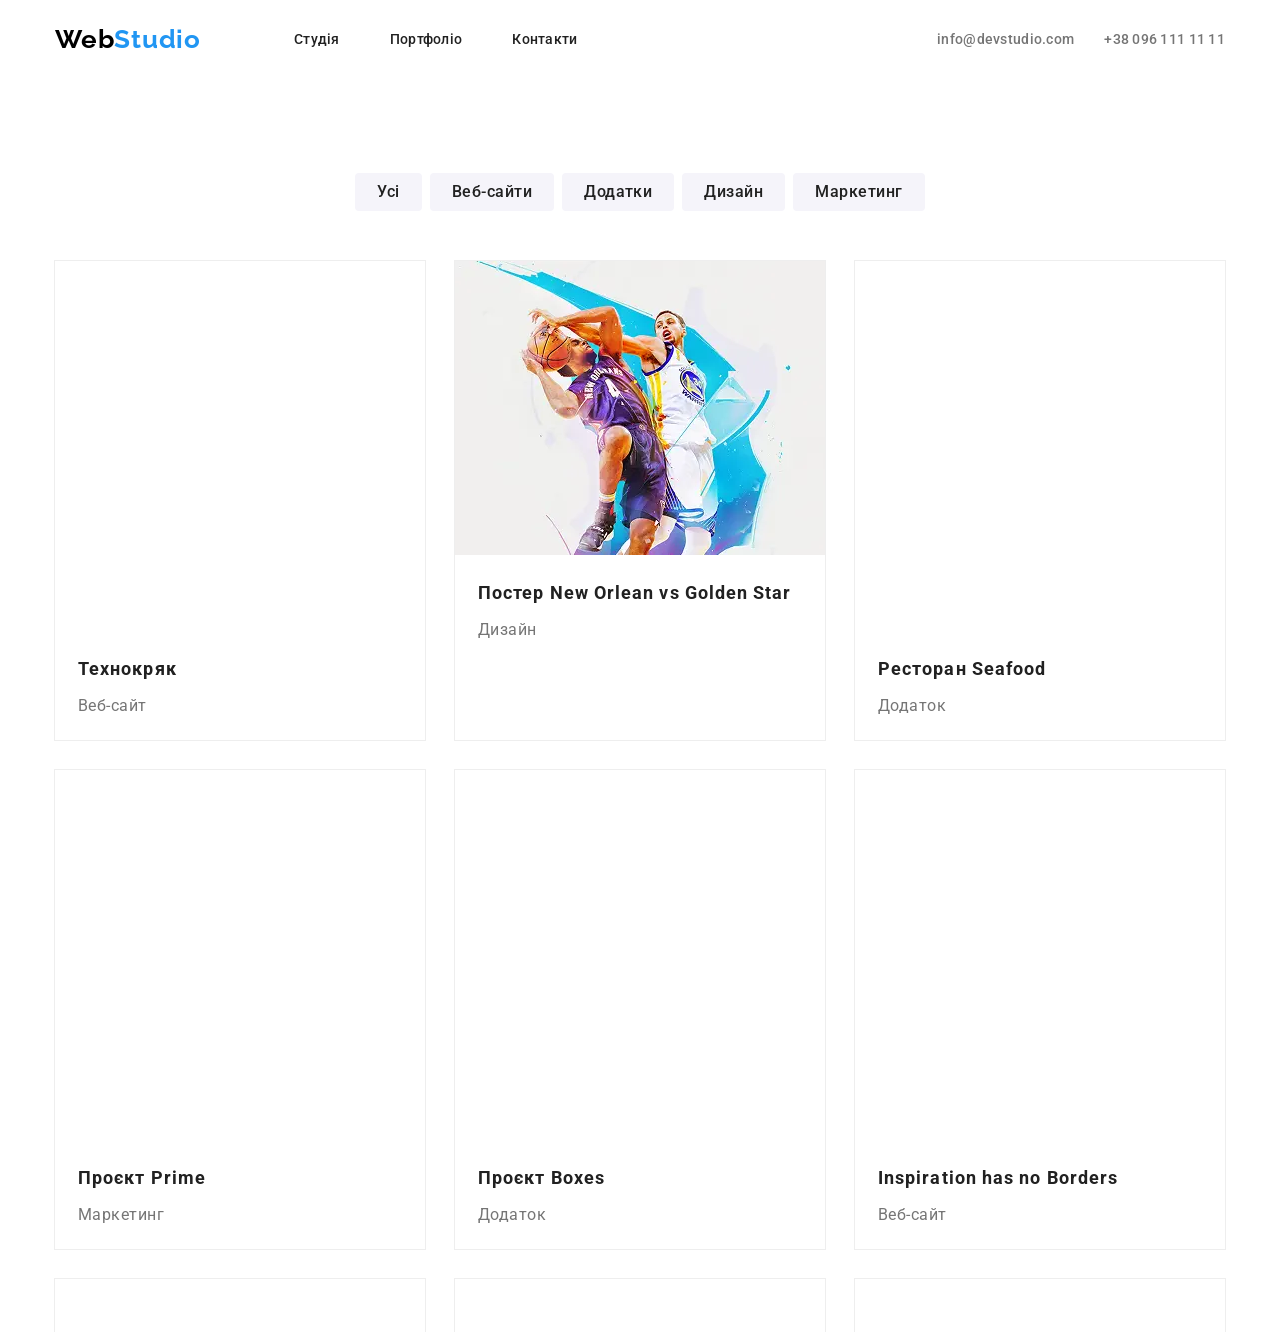
==== commit e8ec652d: "закінчення роботи над ретинизацією" ====
--- a/portfolio.html
+++ b/portfolio.html
@@ -58,7 +58,7 @@
 
       </div>                                                                        
     </header>
-<main class="main-portfolio">
+<main class="main">
     <section class="cards">
     <div class="container">
         <div class="box">
@@ -69,9 +69,14 @@
 <button class="main__button">Маркетинг</button>
 </div>
 <ul class="main__list">
-    <li class="main__item" data-aos="fade-right">
-        <div class="content__wrapper">
+    <li class="main__item">
+        <div class="content__wrapper">
+          <picture>
+            <source srcset="./images/destop/product@1x.webp 1x, ./images/destop/product-destop@2x.webp 2x" media="(min-width:1200px)">
+        <source srcset="./images/tablet/product-tablet@1x.webp 1x, ./images/tablet/product-tablet@2x.webp 2x" media="(min-width:768px)">
+        <source srcset="./images/mobile/product-mobile@1x.webp 1x, ./images/mobile/product-mobile@2x.webp 2x" media="(max-width:767px)">
         <img src="./images/product.png" alt="створення сайту" class="main__image">
+      </picture>
         <p class="text">
            Ресурс пропонує комплексні пропозиції з різним рівнем функціоналу та сервісів. Все це дозволить відвідувачу отримати вичерпні відомості про компанію чи приватну особу.
         </p>
@@ -80,21 +85,31 @@
     <h2 class="main__subtitle">Технокряк</h2>
         <p class="main__text">Веб-сайт</p>
     </li>
-    <li class="main__item"  data-aos="zoom-out">
-        <div class="content__wrapper">
+    <li class="main__item">
+        <div class="content__wrapper">
+          <picture>
+             <source srcset="./images/destop/basketball-destop@1x.webp 1x, ./images/destop/basketball-destop@2x.webp 2x" media="(min-width:1200px)">
+        <source srcset="./images/tablet/basketball-tablet@1x.webp 1x, ./images/tablet/basketball-tablet@2x.webp 2x" media="(min-width:768px)">
+        <source srcset="./images/mobile/basketball-mobile@1x.webp 1x, ./images/mobile/basketball-mobile@2x.webp 2x" media="(max-width:767px)">
         <img src="./images/basketball.png" alt="дизайн" class="main__image">
-        <p class="text">
-           Ресурс пропонує комплексні пропозиції з різним рівнем функціоналу та сервісів. Все це дозволить відвідувачу отримати вичерпні відомості про компанію чи приватну особу.
-        </p>
-        </div>
-        <div class="wrapper"  data-aos="fade-up">
+        </picture>
+        <p class="text">
+           Ресурс пропонує комплексні пропозиції з різним рівнем функціоналу та сервісів. Все це дозволить відвідувачу отримати вичерпні відомості про компанію чи приватну особу.
+        </p>
+        </div>
+        <div class="wrapper">
         <h2 class="main__subtitle">Постер New Orlean vs Golden Star</h2>
         <p class="main__text">Дизайн</p>
         </div>
     </li>
-    <li class="main__item" data-aos="fade__left">
-        <div class="content__wrapper">
+    <li class="main__item">
+        <div class="content__wrapper">
+          <picture>
+            <source srcset="./images/destop/seafod@1x.webp 1x, ./images/destop/seafod-destop@2x.webp 2x" media="(min-width:1200px)">
+        <source srcset="./images/tablet/seafod-tablet@1x.webp 1x, ./images/tablet/seafod-tablet@2x.webp 2x" media="(min-width:768px)">
+        <source srcset="./images/mobile/seafod-mobile@1x.webp 1x, ./images/mobile/seafod-mobile@2x.webp 2x" media="(max-width:767px)">
         <img src="./images/seafood.png" alt="додаток" class="main__image">
+        </picture>
         <p class="text">
            Ресурс пропонує комплексні пропозиції з різним рівнем функціоналу та сервісів. Все це дозволить відвідувачу отримати вичерпні відомості про компанію чи приватну особу.
         </p>
@@ -104,9 +119,14 @@
         <p class="main__text">Додаток</p>
         </div>
     </li>
-    <li class="main__item"  data-aos="fade-right">
-        <div class="content__wrapper">
+    <li class="main__item">
+        <div class="content__wrapper">
+          <picture>
+             <source srcset="./images/destop/headphones@1x.webp 1x, ./images/destop/headphones-destop@2x.webp 2x" media="(min-width:1200px)">
+        <source srcset="./images/tablet/headphones-tablet@1x.webp 1x, ./images/tablet/headphones-tablet@2x.webp 2x" media="(min-width:768px)">
+        <source srcset="./images/mobile/headphones-mobile@1x.webp 1x, ./images/mobile/headphones-mobile@2x.webp 2x" media="(max-width:767px)">
         <img src="./images/headphones.png" alt="маркетинг" class="main__image">
+        </picture>
         <p class="text">
            Ресурс пропонує комплексні пропозиції з різним рівнем функціоналу та сервісів. Все це дозволить відвідувачу отримати вичерпні відомості про компанію чи приватну особу.
         </p>
@@ -116,9 +136,14 @@
         <p class="main__text">Маркетинг</p>
         </div>
     </li>
-    <li class="main__item"  data-aos="zoom-out">
-        <div class="content__wrapper">
+    <li class="main__item">
+        <div class="content__wrapper">
+          <picture>
+            <source srcset="./images/destop/boxex@1x.webp 1x, ./images/destop/boxex-destop@2x.webp 2x" media="(min-width:1200px)">
+        <source srcset="./images/tablet/boxex-tablet@1x.webp 1x, ./images/tablet/boxex-tablet@2x.webp 2x" media="(min-width:768px)">
+        <source srcset="./images/mobile/boxex-mobile@1x.webp 1x, ./images/mobile/boxex-mobile@2x.webp 2x" media="(max-width:767px)">
         <img src="./images/boxex.png" alt="додаток з боксами" class="main__image">
+        </picture>
         <p class="text">
            Ресурс пропонує комплексні пропозиції з різним рівнем функціоналу та сервісів. Все це дозволить відвідувачу отримати вичерпні відомості про компанію чи приватну особу.
         </p>
@@ -128,9 +153,14 @@
         <p class="main__text">Додаток</p>
         </div>
     </li>
-    <li class="main__item"   data-aos="fade-left">
-        <div class="content__wrapper">
+    <li class="main__item">
+        <div class="content__wrapper">
+          <picture>
+            <source srcset="./images/destop/website@1x.webp 1x, ./images/destop/website-destop@2x.webp 2x" media="(min-width:1200px)">
+        <source srcset="./images/tablet/website-tablet@1x.webp 1x, ./images/tablet/website-tablet@2x.webp 2x" media="(min-width:768px)">
+        <source srcset="./images/mobile/website-mobile@1x.webp 1x, ./images/mobile/website-mobile@2x.webp 2x" media="(max-width:767px)">
         <img src="./images/website.png" alt="створення додатку" class="main__image">
+        </picture>
         <p class="text">
            Ресурс пропонує комплексні пропозиції з різним рівнем функціоналу та сервісів. Все це дозволить відвідувачу отримати вичерпні відомості про компанію чи приватну особу.
         </p>
@@ -140,9 +170,14 @@
         <p class="main__text">Веб-сайт</p>
         </div>
     </li>
-    <li class="main__item"  data-aos="fade-right">
-        <div class="content__wrapper">
+    <li class="main__item">
+        <div class="content__wrapper">
+          <picture>
+            <source srcset="./images/destop/book@1x.webp 1x, ./images/destop/book-destop@2x.webp 2x" media="(min-width:1200px)">
+        <source srcset="./images/tablet/book-tablet@1x.webp 1x, ./images/tablet/book-tablet@2x.webp 2x" media="(min-width:768px)">
+        <source srcset="./images/mobile/book-mobile@1x.webp 1x, ./images/mobile/book-mobile@2x.webp 2x" media="(max-width:767px)">
         <img src="./images/book.png" alt="дизайн книги" class="main__image">
+        </picture>
         <p class="text">
            Ресурс пропонує комплексні пропозиції з різним рівнем функціоналу та сервісів. Все це дозволить відвідувачу отримати вичерпні відомості про компанію чи приватну особу.
         </p>
@@ -152,9 +187,14 @@
         <p class="main__text">Дизайн</p>
         </div>
     </li>
-    <li class="main__item"  data-aos="zoom-out">
-        <div class="content__wrapper">
+    <li class="main__item">
+        <div class="content__wrapper">
+          <picture>
+             <source srcset="./images/destop/etiket@1x.webp 1x, ./images/destop/etiket-destop@2x.webp 2x" media="(min-width:1200px)">
+        <source srcset="./images/tablet/etiket-tablet@1x.webp 1x, ./images/tablet/etiket-tablet@2x.webp 2x" media="(min-width:768px)">
+        <source srcset="./images/mobile/etiket-mobile@1x.webp 1x, ./images/mobile/etiket-mobile@2x.webp 2x" media="(max-width:767px)">
         <img src="./images/etiket.png" alt="етикетка з логотипом" class="main__image">
+        </picture>
         <p class="text">
            Ресурс пропонує комплексні пропозиції з різним рівнем функціоналу та сервісів. Все це дозволить відвідувачу отримати вичерпні відомості про компанію чи приватну особу.
         </p>
@@ -164,9 +204,14 @@
         <p class="main__text">Маркетинг</p>
         </div>
     </li>
-    <li class="main__item"  data-aos="fade-left">
-        <div class="content__wrapper">
+    <li class="main__item">
+        <div class="content__wrapper">
+          <picture>
+            <source srcset="./images/destop/macBook@1x.webp 1x, ./images/destop/macBook-destop@2x.webp 2x" media="(min-width:1200px)">
+        <source srcset="./images/tablet/macBook-tablet@1x.webp 1x, ./images/tablet/macBook-tablet@2x.webp 2x" media="(min-width:768px)">
+        <source srcset="./images/mobile/macBook-mobile@1x.webp 1x, ./images/mobile/macBook-mobile@2x.webp 2x" media="(max-width:767px)">
         <img src="./images/macbook.png" alt="додаток growing-business" class="main__image">
+        </picture>
         <p class="text">
            Ресурс пропонує комплексні пропозиції з різним рівнем функціоналу та сервісів. Все це дозволить відвідувачу отримати вичерпні відомості про компанію чи приватну особу.
         </p>
--- a/style/main.css
+++ b/style/main.css
@@ -651,20 +651,21 @@
 .hero {
   display: flex;
   background-color: var(--footer-color);
+  padding-top: 118px;
+  padding-bottom: 118px;
   background: linear-gradient(rgba(47, 48, 58, 0.4), rgba(47, 48, 58, 0.4)), url(../images/mobile/hero-mobile@1x.webp);
   background-position: center;
   background-size: cover;
   background-repeat: no-repeat;
-  padding-top: 118px;
-  padding-bottom: 118px;
-  min-height: 60vh;
-  background: linear-gradient(rgba(47, 48, 58, 0.4), rgba(47, 48, 58, 0.4)), url(../images/mobile/hero-mobile@2x.webp);
-  background-size: cover;
-  background-position: center;
-}
-@media (min-device-pixel-ratio: 2), (min-resolution: 192dpi), (min-resolution: 2dppx) {
+}
+@media (min-width: 768px) {
   .hero .hero {
-    background-image: url(../images/mobile/hero-mobile@2x.webp);
+    background: linear-gradient(rgba(47, 48, 58, 0.4), rgba(47, 48, 58, 0.4)), url(../images/tablet/hero-tablet@1x.webp);
+  }
+}
+@media (min-width: 768px) and (min-device-pixel-ratio: 2), (min-width: 768px) and (min-resolution: 192dpi), (min-width: 768px) and (min-resolution: 2dppx) {
+  .hero .hero {
+    background-image: url(../images/tablet/hero-tablet@2x.webp);
   }
 }
 @media (min-width: 1200px) {
@@ -672,16 +673,6 @@
     padding-top: 200px;
     padding-bottom: 200px;
     background: linear-gradient(rgba(47, 48, 58, 0.4), rgba(47, 48, 58, 0.4)), url(../images/destop/hero-destop@1x.webp);
-  }
-}
-@media (min-width: 768px) {
-  .hero {
-    background: linear-gradient(rgba(47, 48, 58, 0.4), rgba(47, 48, 58, 0.4)), url(../images/tablet/hero-tablet@1x.webp);
-  }
-}
-@media (min-width: 768px) and (min-device-pixel-ratio: 2), (min-width: 768px) and (min-resolution: 192dpi), (min-width: 768px) and (min-resolution: 2dppx) {
-  .hero {
-    background-image: url(../images/tablet/hero-tablet@2x.webp);
   }
 }
 .hero__title {
@@ -706,6 +697,14 @@
     width: 360px;
   }
 }
+@media (min-width: 1200px) {
+  .hero__title {
+    width: 696px;
+    font-size: 44px;
+    line-height: 1.36;
+    letter-spacing: 2.64px;
+  }
+}
 .hero__button {
   display: block;
   margin: 0 auto;
@@ -724,12 +723,6 @@
   animation-timing-function: cubic-bezier(0.075, 0.82, 0.165, 1);
   animation-duration: 1300ms;
   box-shadow: 0 4px 4px 0 rgba(0, 0, 0, 0.15);
-}
-.hero__title {
-  width: 696px;
-  font-size: 44px;
-  line-height: 1.36;
-  letter-spacing: 2.64px;
 }
 .hero__button {
   width: 216px;
@@ -1039,21 +1032,6 @@
   }
 }
 
-.box {
-  align-items: start;
-  flex-wrap: wrap;
-  gap: 8px;
-  margin-bottom: 15px;
-}
-@media (min-width: 768px) {
-  .box {
-    flex-wrap: nowrap;
-    display: flex;
-    margin-bottom: 50px;
-    justify-content: center;
-  }
-}
-
 .main__button {
   padding-bottom: 6px;
   padding-top: 6px;
@@ -1072,26 +1050,6 @@
   animation-duration: 1200ms;
   animation-timing-function: cubic-bezier(0.6, 0.04, 0.98, 0.335);
 }
-
-@keyframes CrazyButtons {
-  0% {
-    opacity: 0;
-  }
-  25% {
-    opacity: 0;
-  }
-  50% {
-    transform: scale(1.2);
-    opacity: 1;
-  }
-  75% {
-    transform: scale(1.3);
-  }
-  100% {
-    transform: translate(0);
-    opacity: 1;
-  }
-}
 .main__button:hover {
   transition: transform, box-shadow;
   transition-duration: 250ms;
@@ -1102,7 +1060,6 @@
   border-radius: 4px;
   box-shadow: 0 3px 1px 0 rgba(0, 0, 0, 0.1), 0 1px 2px 0 rgba(0, 0, 0, 0.08), 0 2px 2px 0 rgba(0, 0, 0, 0.12);
 }
-
 .main__subtitle {
   line-height: 2;
   color: var(--text-color);
@@ -1112,6 +1069,87 @@
   line-height: 36px;
   letter-spacing: 1.08px;
   margin-bottom: 4px;
+}
+.main__list {
+  display: grid;
+  grid-template-columns: 100%;
+  gap: 30px;
+}
+@media (min-width: 480px) {
+  .main__list {
+    grid-template-columns: repeat(1, 1fr);
+  }
+}
+@media (min-width: 768px) {
+  .main__list {
+    grid-template-columns: repeat(2, 1fr);
+  }
+}
+@media (min-width: 1200px) {
+  .main__list {
+    grid-template-columns: repeat(3, 1fr);
+    justify-content: center;
+  }
+}
+.main__item {
+  outline: 1px solid #eee;
+}
+.main__item:hover {
+  box-shadow: 0 1px 1px 0 rgba(0, 0, 0, 0.12), 0 4px 4px 0 rgba(0, 0, 0, 0.06), 1px 4px 6px 0 rgba(0, 0, 0, 0.16);
+  transition: box-shadow, transform;
+  transform: scale(1.1);
+  transition-duration: 300ms;
+  transition-timing-function: ease;
+}
+.main__item:hover .text {
+  transform: translateY(0);
+}
+.main__image {
+  width: 100%;
+  height: auto;
+}
+.main__text {
+  line-height: 1, 8;
+  color: var(--secondary-text-color);
+  font-size: 16px;
+  font-style: normal;
+  font-weight: 400;
+  line-height: 30px;
+  letter-spacing: 0.48px;
+}
+
+@keyframes CrazyButtons {
+  0% {
+    opacity: 0;
+  }
+  25% {
+    opacity: 0;
+  }
+  50% {
+    transform: scale(1.2);
+    opacity: 1;
+  }
+  75% {
+    transform: scale(1.3);
+  }
+  100% {
+    transform: translate(0);
+    opacity: 1;
+  }
+}
+.box {
+  align-items: start;
+  flex-wrap: wrap;
+  gap: 8px;
+  margin-bottom: 15px;
+}
+@media (min-width: 768px) {
+  .box {
+    flex-wrap: nowrap;
+    display: flex;
+    margin-bottom: 50px;
+    justify-content: center;
+  }
 }
 
 .wrapper {
@@ -1123,40 +1161,6 @@
 
 .content__wrapper {
   overflow: hidden;
-}
-
-.main__list {
-  display: grid;
-  grid-template-columns: 100%;
-  gap: 30px;
-}
-@media (min-width: 480px) {
-  .main__list {
-    grid-template-columns: repeat(1, 1fr);
-  }
-}
-@media (min-width: 768px) {
-  .main__list {
-    grid-template-columns: repeat(2, 1fr);
-  }
-}
-@media (min-width: 1200px) {
-  .main__list {
-    grid-template-columns: repeat(3, 1fr);
-    justify-content: center;
-  }
-}
-
-.main__item {
-  outline: 1px solid #eee;
-}
-
-.main__item:hover {
-  box-shadow: 0 1px 1px 0 rgba(0, 0, 0, 0.12), 0 4px 4px 0 rgba(0, 0, 0, 0.06), 1px 4px 6px 0 rgba(0, 0, 0, 0.16);
-  transition: box-shadow, transform;
-  transform: scale(1.2);
-  transition-duration: 300ms;
-  transition-timing-function: ease;
 }
 
 .text {
@@ -1181,25 +1185,6 @@
   transition: transform 0.6s ease;
 }
 
-.main__item:hover .text {
-  transform: translateY(0);
-}
-
 .content__wrapper {
   position: relative;
-}
-
-.main__image {
-  width: 100%;
-  height: auto;
-}
-
-.main__text {
-  line-height: 1, 8;
-  color: var(--secondary-text-color);
-  font-size: 16px;
-  font-style: normal;
-  font-weight: 400;
-  line-height: 30px;
-  letter-spacing: 0.48px;
 }/*# sourceMappingURL=main.css.map */
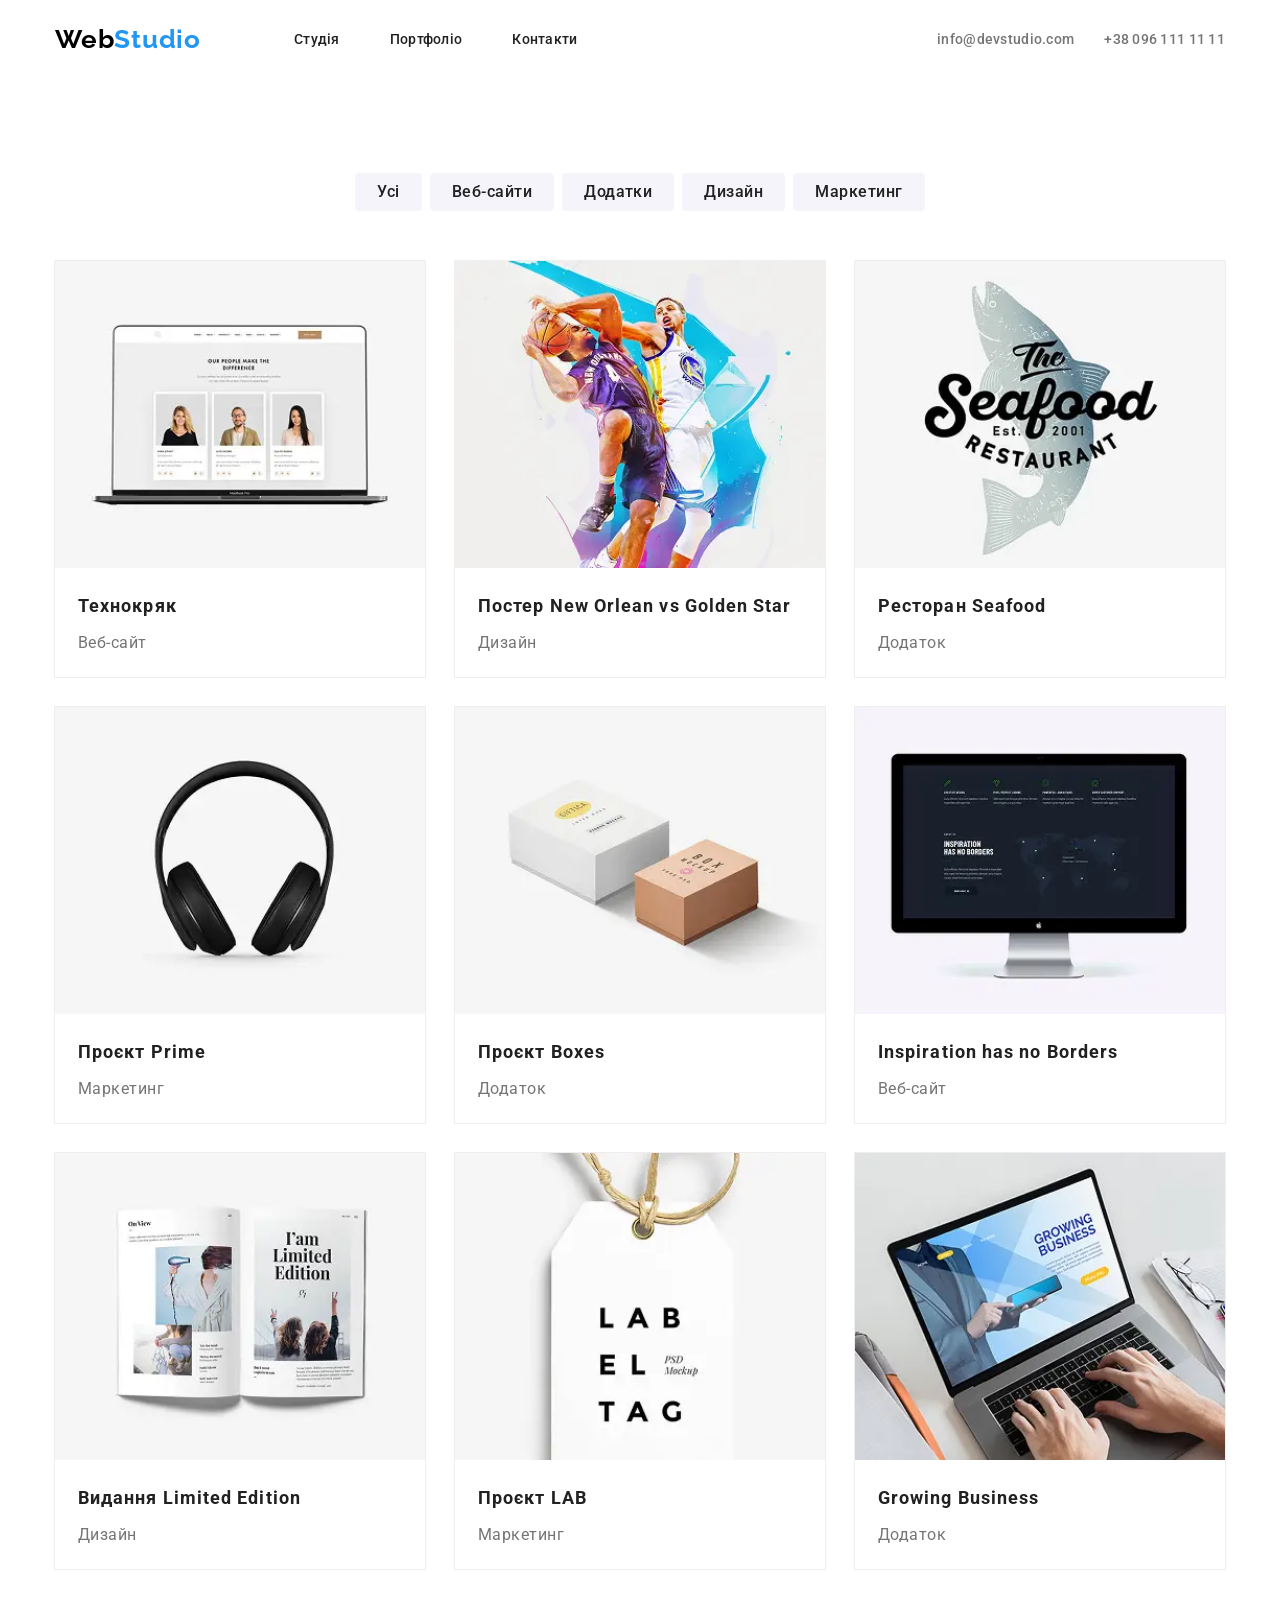
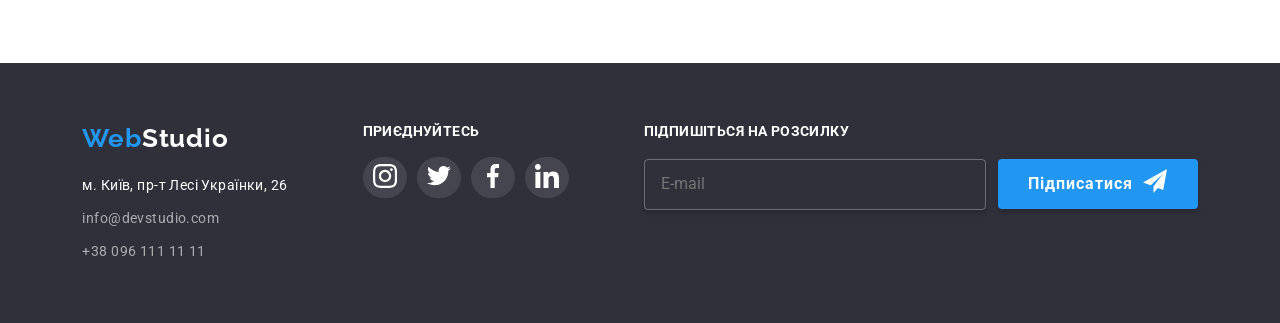
==== commit af45c8b4: "робота над помилками" ====
--- a/portfolio.html
+++ b/portfolio.html
@@ -72,7 +72,7 @@
     <li class="main__item">
         <div class="content__wrapper">
           <picture>
-            <source srcset="./images/destop/product@1x.webp 1x, ./images/destop/product-destop@2x.webp 2x" media="(min-width:1200px)">
+            <source src="./images/destop/product-destop@1x.webp 1x, ./images/destop/product-destop@2x.webp 2x" media="(min-width:1200px)">
         <source srcset="./images/tablet/product-tablet@1x.webp 1x, ./images/tablet/product-tablet@2x.webp 2x" media="(min-width:768px)">
         <source srcset="./images/mobile/product-mobile@1x.webp 1x, ./images/mobile/product-mobile@2x.webp 2x" media="(max-width:767px)">
         <img src="./images/product.png" alt="створення сайту" class="main__image">
@@ -88,7 +88,7 @@
     <li class="main__item">
         <div class="content__wrapper">
           <picture>
-             <source srcset="./images/destop/basketball-destop@1x.webp 1x, ./images/destop/basketball-destop@2x.webp 2x" media="(min-width:1200px)">
+             <source src="./images/destop/basketball-destop@1x.webp 1x, ./images/destop/basketball-destop@2x.webp 2x" media="(min-width:1200px)">
         <source srcset="./images/tablet/basketball-tablet@1x.webp 1x, ./images/tablet/basketball-tablet@2x.webp 2x" media="(min-width:768px)">
         <source srcset="./images/mobile/basketball-mobile@1x.webp 1x, ./images/mobile/basketball-mobile@2x.webp 2x" media="(max-width:767px)">
         <img src="./images/basketball.png" alt="дизайн" class="main__image">
@@ -105,7 +105,7 @@
     <li class="main__item">
         <div class="content__wrapper">
           <picture>
-            <source srcset="./images/destop/seafod@1x.webp 1x, ./images/destop/seafod-destop@2x.webp 2x" media="(min-width:1200px)">
+            <source src="./images/destop/seafod-destop@1x.webp 1x, ./images/destop/seafod-destop@2x.webp 2x" media="(min-width:1200px)">
         <source srcset="./images/tablet/seafod-tablet@1x.webp 1x, ./images/tablet/seafod-tablet@2x.webp 2x" media="(min-width:768px)">
         <source srcset="./images/mobile/seafod-mobile@1x.webp 1x, ./images/mobile/seafod-mobile@2x.webp 2x" media="(max-width:767px)">
         <img src="./images/seafood.png" alt="додаток" class="main__image">
@@ -122,7 +122,7 @@
     <li class="main__item">
         <div class="content__wrapper">
           <picture>
-             <source srcset="./images/destop/headphones@1x.webp 1x, ./images/destop/headphones-destop@2x.webp 2x" media="(min-width:1200px)">
+             <source src="./images/destop/headphones-destop@1x.webp 1x, ./images/destop/headphones-destop@2x.webp 2x" media="(min-width:1200px)">
         <source srcset="./images/tablet/headphones-tablet@1x.webp 1x, ./images/tablet/headphones-tablet@2x.webp 2x" media="(min-width:768px)">
         <source srcset="./images/mobile/headphones-mobile@1x.webp 1x, ./images/mobile/headphones-mobile@2x.webp 2x" media="(max-width:767px)">
         <img src="./images/headphones.png" alt="маркетинг" class="main__image">
@@ -139,7 +139,7 @@
     <li class="main__item">
         <div class="content__wrapper">
           <picture>
-            <source srcset="./images/destop/boxex@1x.webp 1x, ./images/destop/boxex-destop@2x.webp 2x" media="(min-width:1200px)">
+            <source src="./images/destop/boxex-destop@1x.webp 1x, ./images/destop/boxex-destop@2x.webp 2x" media="(min-width:1200px)">
         <source srcset="./images/tablet/boxex-tablet@1x.webp 1x, ./images/tablet/boxex-tablet@2x.webp 2x" media="(min-width:768px)">
         <source srcset="./images/mobile/boxex-mobile@1x.webp 1x, ./images/mobile/boxex-mobile@2x.webp 2x" media="(max-width:767px)">
         <img src="./images/boxex.png" alt="додаток з боксами" class="main__image">
@@ -156,7 +156,7 @@
     <li class="main__item">
         <div class="content__wrapper">
           <picture>
-            <source srcset="./images/destop/website@1x.webp 1x, ./images/destop/website-destop@2x.webp 2x" media="(min-width:1200px)">
+            <source src="./images/destop/website-destop@1x.webp 1x, ./images/destop/website-destop@2x.webp 2x" media="(min-width:1200px)">
         <source srcset="./images/tablet/website-tablet@1x.webp 1x, ./images/tablet/website-tablet@2x.webp 2x" media="(min-width:768px)">
         <source srcset="./images/mobile/website-mobile@1x.webp 1x, ./images/mobile/website-mobile@2x.webp 2x" media="(max-width:767px)">
         <img src="./images/website.png" alt="створення додатку" class="main__image">
@@ -173,7 +173,7 @@
     <li class="main__item">
         <div class="content__wrapper">
           <picture>
-            <source srcset="./images/destop/book@1x.webp 1x, ./images/destop/book-destop@2x.webp 2x" media="(min-width:1200px)">
+            <source src="./images/destop/book-destop@1x.webp 1x, ./images/destop/book-destop@2x.webp 2x" media="(min-width:1200px)">
         <source srcset="./images/tablet/book-tablet@1x.webp 1x, ./images/tablet/book-tablet@2x.webp 2x" media="(min-width:768px)">
         <source srcset="./images/mobile/book-mobile@1x.webp 1x, ./images/mobile/book-mobile@2x.webp 2x" media="(max-width:767px)">
         <img src="./images/book.png" alt="дизайн книги" class="main__image">
@@ -190,7 +190,7 @@
     <li class="main__item">
         <div class="content__wrapper">
           <picture>
-             <source srcset="./images/destop/etiket@1x.webp 1x, ./images/destop/etiket-destop@2x.webp 2x" media="(min-width:1200px)">
+             <source src="./images/destop/etiket-destop@1x.webp 1x, ./images/destop/etiket-destop@2x.webp 2x" media="(min-width:1200px)">
         <source srcset="./images/tablet/etiket-tablet@1x.webp 1x, ./images/tablet/etiket-tablet@2x.webp 2x" media="(min-width:768px)">
         <source srcset="./images/mobile/etiket-mobile@1x.webp 1x, ./images/mobile/etiket-mobile@2x.webp 2x" media="(max-width:767px)">
         <img src="./images/etiket.png" alt="етикетка з логотипом" class="main__image">
@@ -207,7 +207,7 @@
     <li class="main__item">
         <div class="content__wrapper">
           <picture>
-            <source srcset="./images/destop/macBook@1x.webp 1x, ./images/destop/macBook-destop@2x.webp 2x" media="(min-width:1200px)">
+            <source src="./images/destop/website-destop@1x.webp 1x,./images/destop/website-destop@2x.webp 2x" media="(min-width:1200px)">
         <source srcset="./images/tablet/macBook-tablet@1x.webp 1x, ./images/tablet/macBook-tablet@2x.webp 2x" media="(min-width:768px)">
         <source srcset="./images/mobile/macBook-mobile@1x.webp 1x, ./images/mobile/macBook-mobile@2x.webp 2x" media="(max-width:767px)">
         <img src="./images/macbook.png" alt="додаток growing-business" class="main__image">
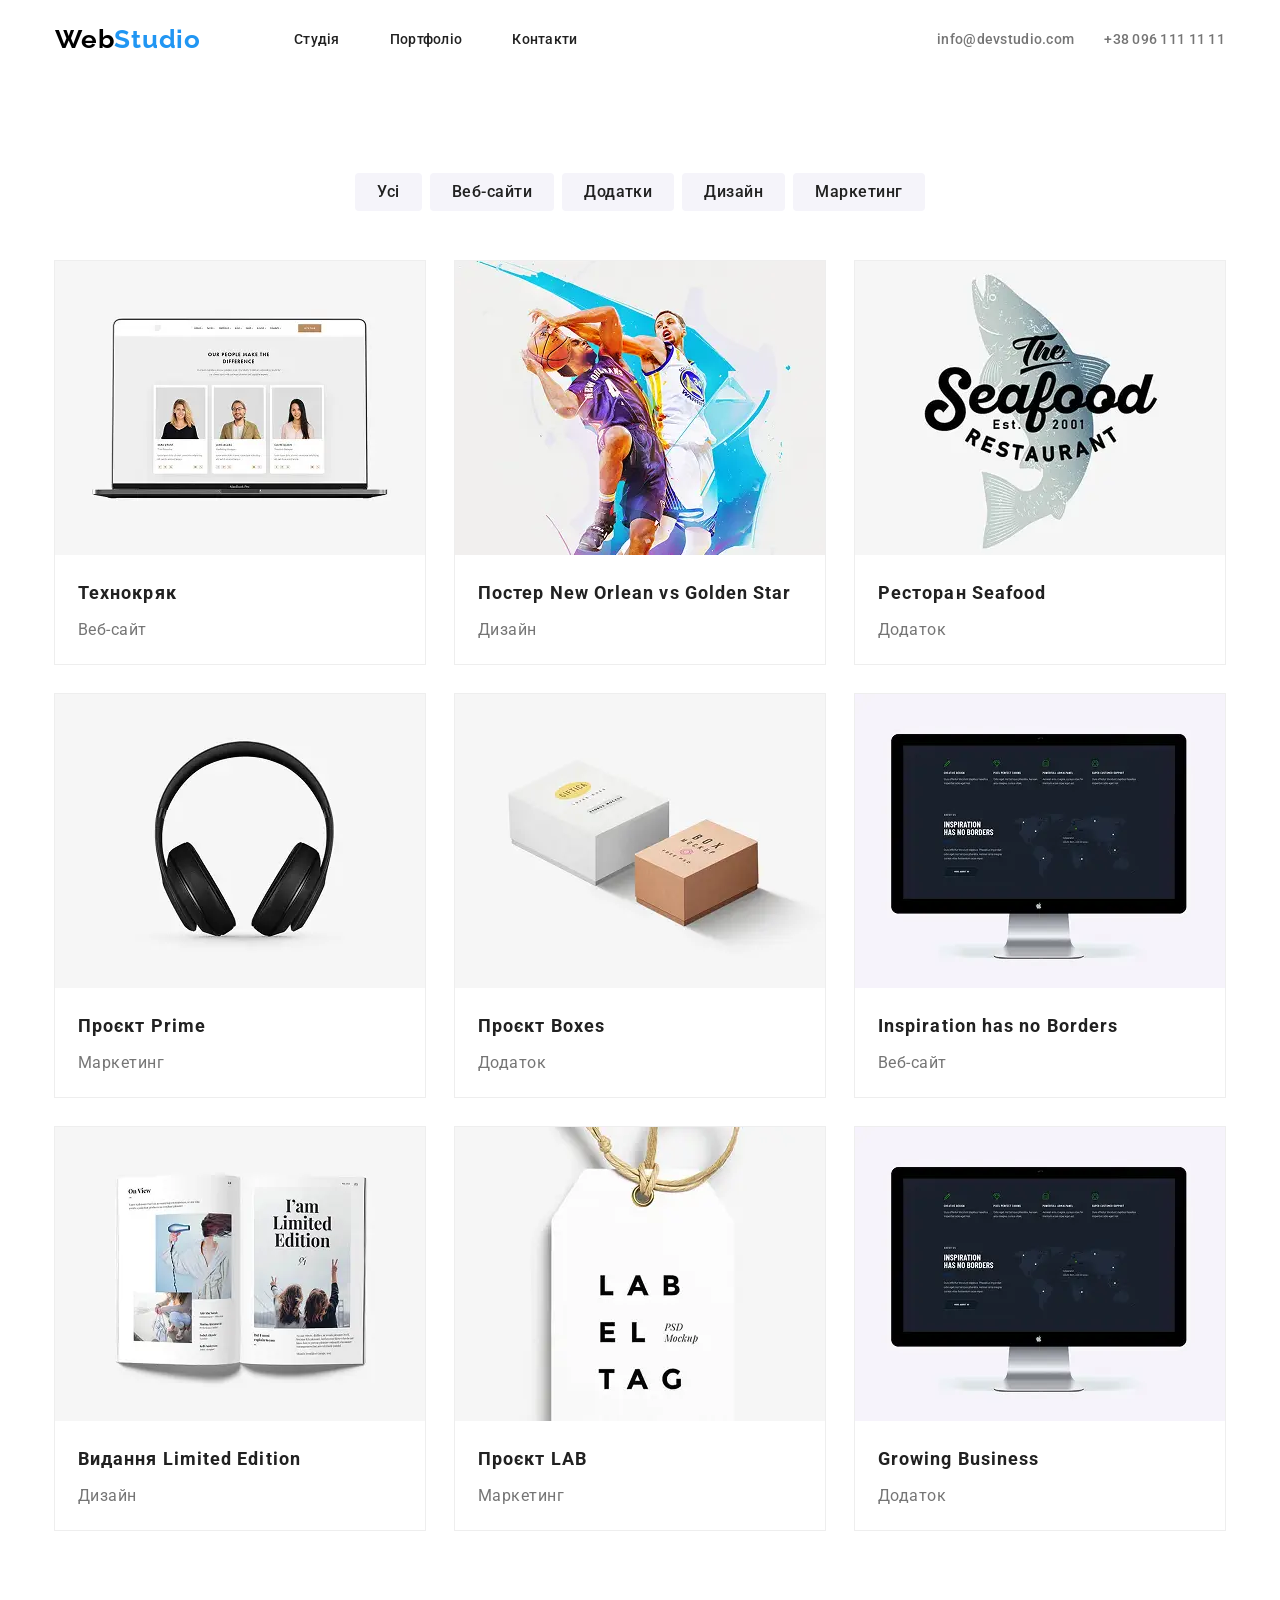
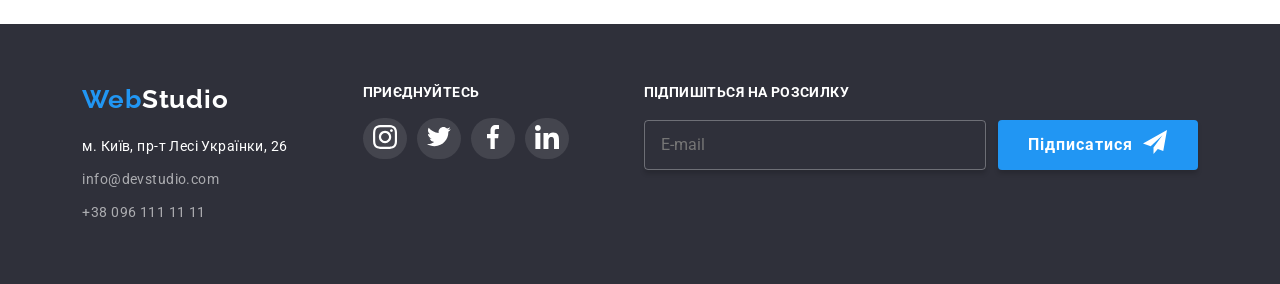
==== commit 468d28d8: "робота над помилками 2" ====
--- a/portfolio.html
+++ b/portfolio.html
@@ -72,7 +72,7 @@
     <li class="main__item">
         <div class="content__wrapper">
           <picture>
-            <source src="./images/destop/product-destop@1x.webp 1x, ./images/destop/product-destop@2x.webp 2x" media="(min-width:1200px)">
+            <source srcset="./images/destop/product-destop@1x.webp 1x, ./images/destop/product-destop@2x.webp 2x" media="(min-width:1200px)">
         <source srcset="./images/tablet/product-tablet@1x.webp 1x, ./images/tablet/product-tablet@2x.webp 2x" media="(min-width:768px)">
         <source srcset="./images/mobile/product-mobile@1x.webp 1x, ./images/mobile/product-mobile@2x.webp 2x" media="(max-width:767px)">
         <img src="./images/product.png" alt="створення сайту" class="main__image">
@@ -88,7 +88,7 @@
     <li class="main__item">
         <div class="content__wrapper">
           <picture>
-             <source src="./images/destop/basketball-destop@1x.webp 1x, ./images/destop/basketball-destop@2x.webp 2x" media="(min-width:1200px)">
+             <source srcset="./images/destop/basketball-destop@1x.webp 1x, ./images/destop/basketball-destop@2x.webp 2x" media="(min-width:1200px)">
         <source srcset="./images/tablet/basketball-tablet@1x.webp 1x, ./images/tablet/basketball-tablet@2x.webp 2x" media="(min-width:768px)">
         <source srcset="./images/mobile/basketball-mobile@1x.webp 1x, ./images/mobile/basketball-mobile@2x.webp 2x" media="(max-width:767px)">
         <img src="./images/basketball.png" alt="дизайн" class="main__image">
@@ -105,7 +105,7 @@
     <li class="main__item">
         <div class="content__wrapper">
           <picture>
-            <source src="./images/destop/seafod-destop@1x.webp 1x, ./images/destop/seafod-destop@2x.webp 2x" media="(min-width:1200px)">
+            <source srcset="./images/destop/seafod-destop@1x.webp 1x, ./images/destop/seafod-destop@2x.webp 2x" media="(min-width:1200px)">
         <source srcset="./images/tablet/seafod-tablet@1x.webp 1x, ./images/tablet/seafod-tablet@2x.webp 2x" media="(min-width:768px)">
         <source srcset="./images/mobile/seafod-mobile@1x.webp 1x, ./images/mobile/seafod-mobile@2x.webp 2x" media="(max-width:767px)">
         <img src="./images/seafood.png" alt="додаток" class="main__image">
@@ -122,7 +122,7 @@
     <li class="main__item">
         <div class="content__wrapper">
           <picture>
-             <source src="./images/destop/headphones-destop@1x.webp 1x, ./images/destop/headphones-destop@2x.webp 2x" media="(min-width:1200px)">
+             <source srcset="./images/destop/headphones-destop@1x.webp 1x, ./images/destop/headphones-destop@2x.webp 2x" media="(min-width:1200px)">
         <source srcset="./images/tablet/headphones-tablet@1x.webp 1x, ./images/tablet/headphones-tablet@2x.webp 2x" media="(min-width:768px)">
         <source srcset="./images/mobile/headphones-mobile@1x.webp 1x, ./images/mobile/headphones-mobile@2x.webp 2x" media="(max-width:767px)">
         <img src="./images/headphones.png" alt="маркетинг" class="main__image">
@@ -139,7 +139,7 @@
     <li class="main__item">
         <div class="content__wrapper">
           <picture>
-            <source src="./images/destop/boxex-destop@1x.webp 1x, ./images/destop/boxex-destop@2x.webp 2x" media="(min-width:1200px)">
+            <source srcset="./images/destop/boxex-destop@1x.webp 1x, ./images/destop/boxex-destop@2x.webp 2x" media="(min-width:1200px)">
         <source srcset="./images/tablet/boxex-tablet@1x.webp 1x, ./images/tablet/boxex-tablet@2x.webp 2x" media="(min-width:768px)">
         <source srcset="./images/mobile/boxex-mobile@1x.webp 1x, ./images/mobile/boxex-mobile@2x.webp 2x" media="(max-width:767px)">
         <img src="./images/boxex.png" alt="додаток з боксами" class="main__image">
@@ -156,7 +156,7 @@
     <li class="main__item">
         <div class="content__wrapper">
           <picture>
-            <source src="./images/destop/website-destop@1x.webp 1x, ./images/destop/website-destop@2x.webp 2x" media="(min-width:1200px)">
+            <source srcset="./images/destop/website-destop@1x.webp 1x, ./images/destop/website-destop@2x.webp 2x" media="(min-width:1200px)">
         <source srcset="./images/tablet/website-tablet@1x.webp 1x, ./images/tablet/website-tablet@2x.webp 2x" media="(min-width:768px)">
         <source srcset="./images/mobile/website-mobile@1x.webp 1x, ./images/mobile/website-mobile@2x.webp 2x" media="(max-width:767px)">
         <img src="./images/website.png" alt="створення додатку" class="main__image">
@@ -173,7 +173,7 @@
     <li class="main__item">
         <div class="content__wrapper">
           <picture>
-            <source src="./images/destop/book-destop@1x.webp 1x, ./images/destop/book-destop@2x.webp 2x" media="(min-width:1200px)">
+            <source srcset="./images/destop/book-destop@1x.webp 1x, ./images/destop/book-destop@2x.webp 2x" media="(min-width:1200px)">
         <source srcset="./images/tablet/book-tablet@1x.webp 1x, ./images/tablet/book-tablet@2x.webp 2x" media="(min-width:768px)">
         <source srcset="./images/mobile/book-mobile@1x.webp 1x, ./images/mobile/book-mobile@2x.webp 2x" media="(max-width:767px)">
         <img src="./images/book.png" alt="дизайн книги" class="main__image">
@@ -190,7 +190,7 @@
     <li class="main__item">
         <div class="content__wrapper">
           <picture>
-             <source src="./images/destop/etiket-destop@1x.webp 1x, ./images/destop/etiket-destop@2x.webp 2x" media="(min-width:1200px)">
+             <source srcset="./images/destop/etiket-destop@1x.webp 1x, ./images/destop/etiket-destop@2x.webp 2x" media="(min-width:1200px)">
         <source srcset="./images/tablet/etiket-tablet@1x.webp 1x, ./images/tablet/etiket-tablet@2x.webp 2x" media="(min-width:768px)">
         <source srcset="./images/mobile/etiket-mobile@1x.webp 1x, ./images/mobile/etiket-mobile@2x.webp 2x" media="(max-width:767px)">
         <img src="./images/etiket.png" alt="етикетка з логотипом" class="main__image">
@@ -207,7 +207,7 @@
     <li class="main__item">
         <div class="content__wrapper">
           <picture>
-            <source src="./images/destop/website-destop@1x.webp 1x,./images/destop/website-destop@2x.webp 2x" media="(min-width:1200px)">
+            <source srcset="./images/destop/website-destop@1x.webp 1x,./images/destop/website-destop@2x.webp 2x" media="(min-width:1200px)">
         <source srcset="./images/tablet/macBook-tablet@1x.webp 1x, ./images/tablet/macBook-tablet@2x.webp 2x" media="(min-width:768px)">
         <source srcset="./images/mobile/macBook-mobile@1x.webp 1x, ./images/mobile/macBook-mobile@2x.webp 2x" media="(max-width:767px)">
         <img src="./images/macbook.png" alt="додаток growing-business" class="main__image">
